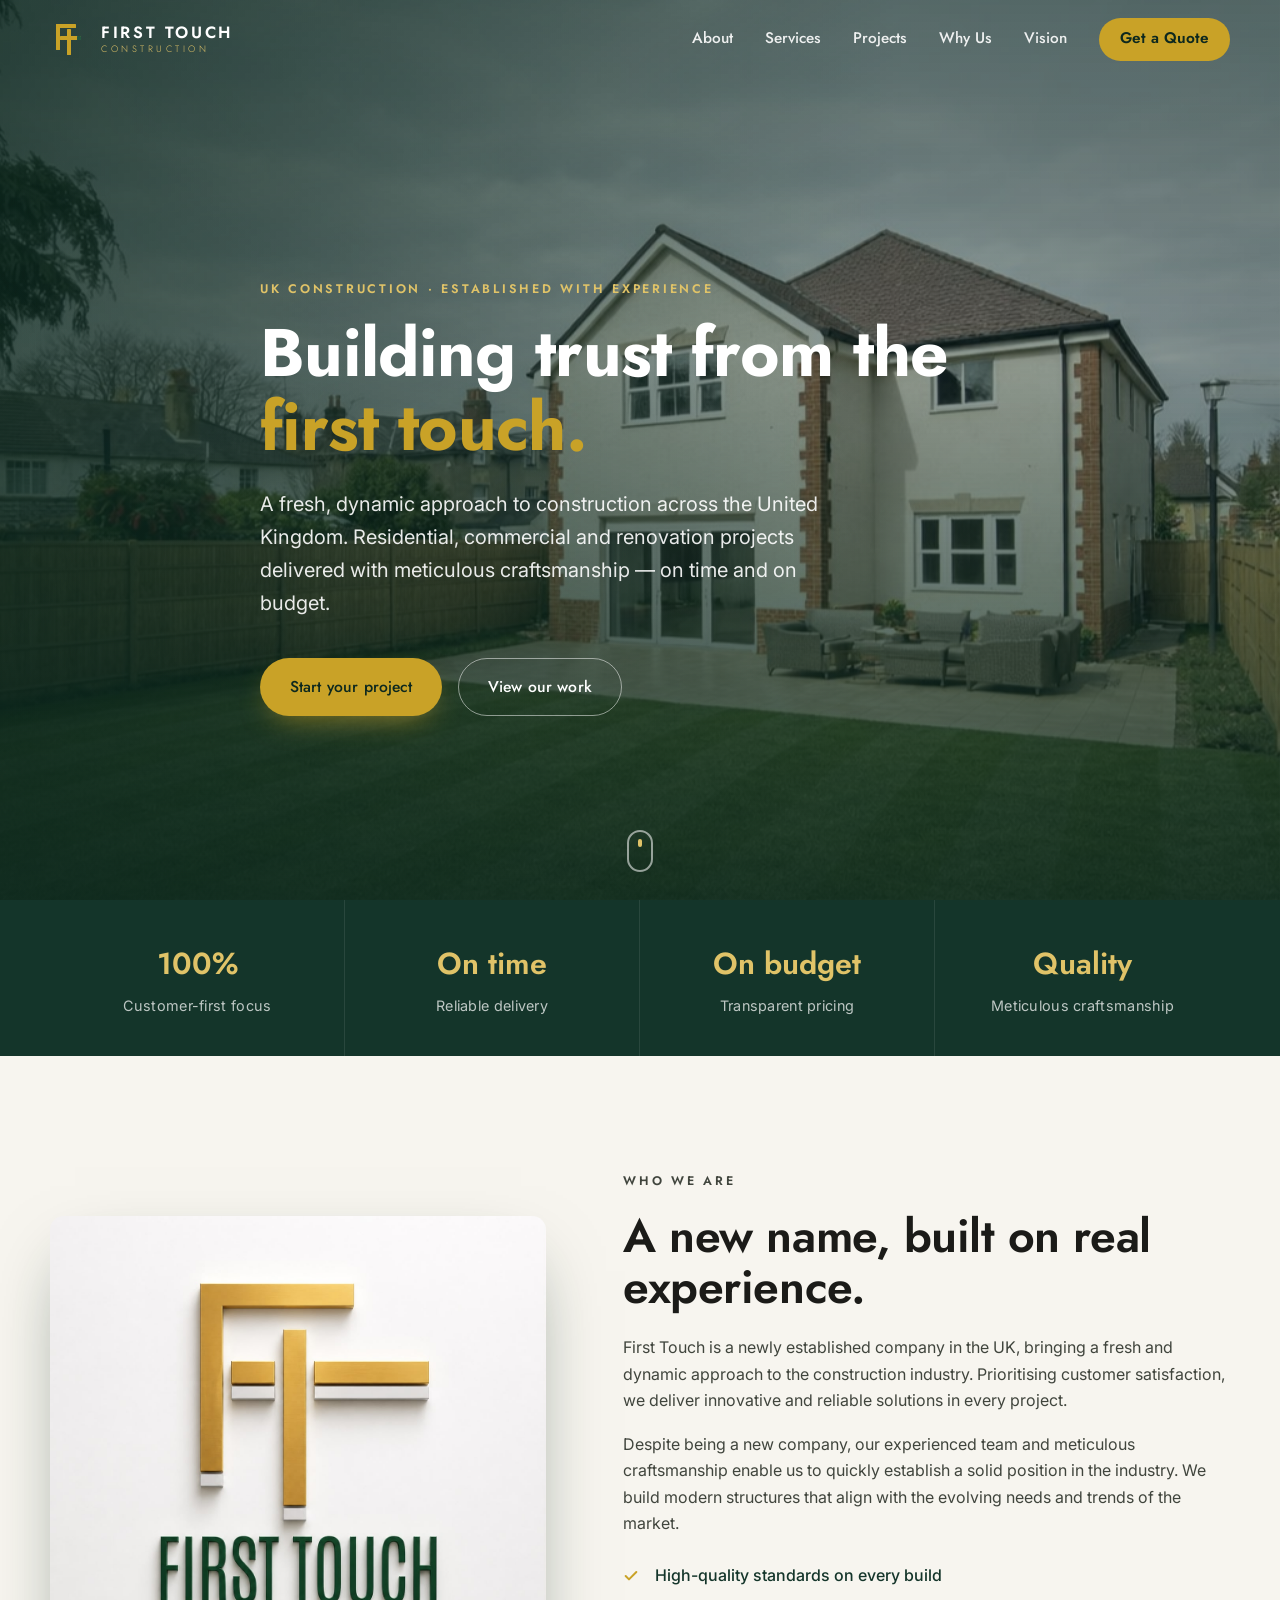
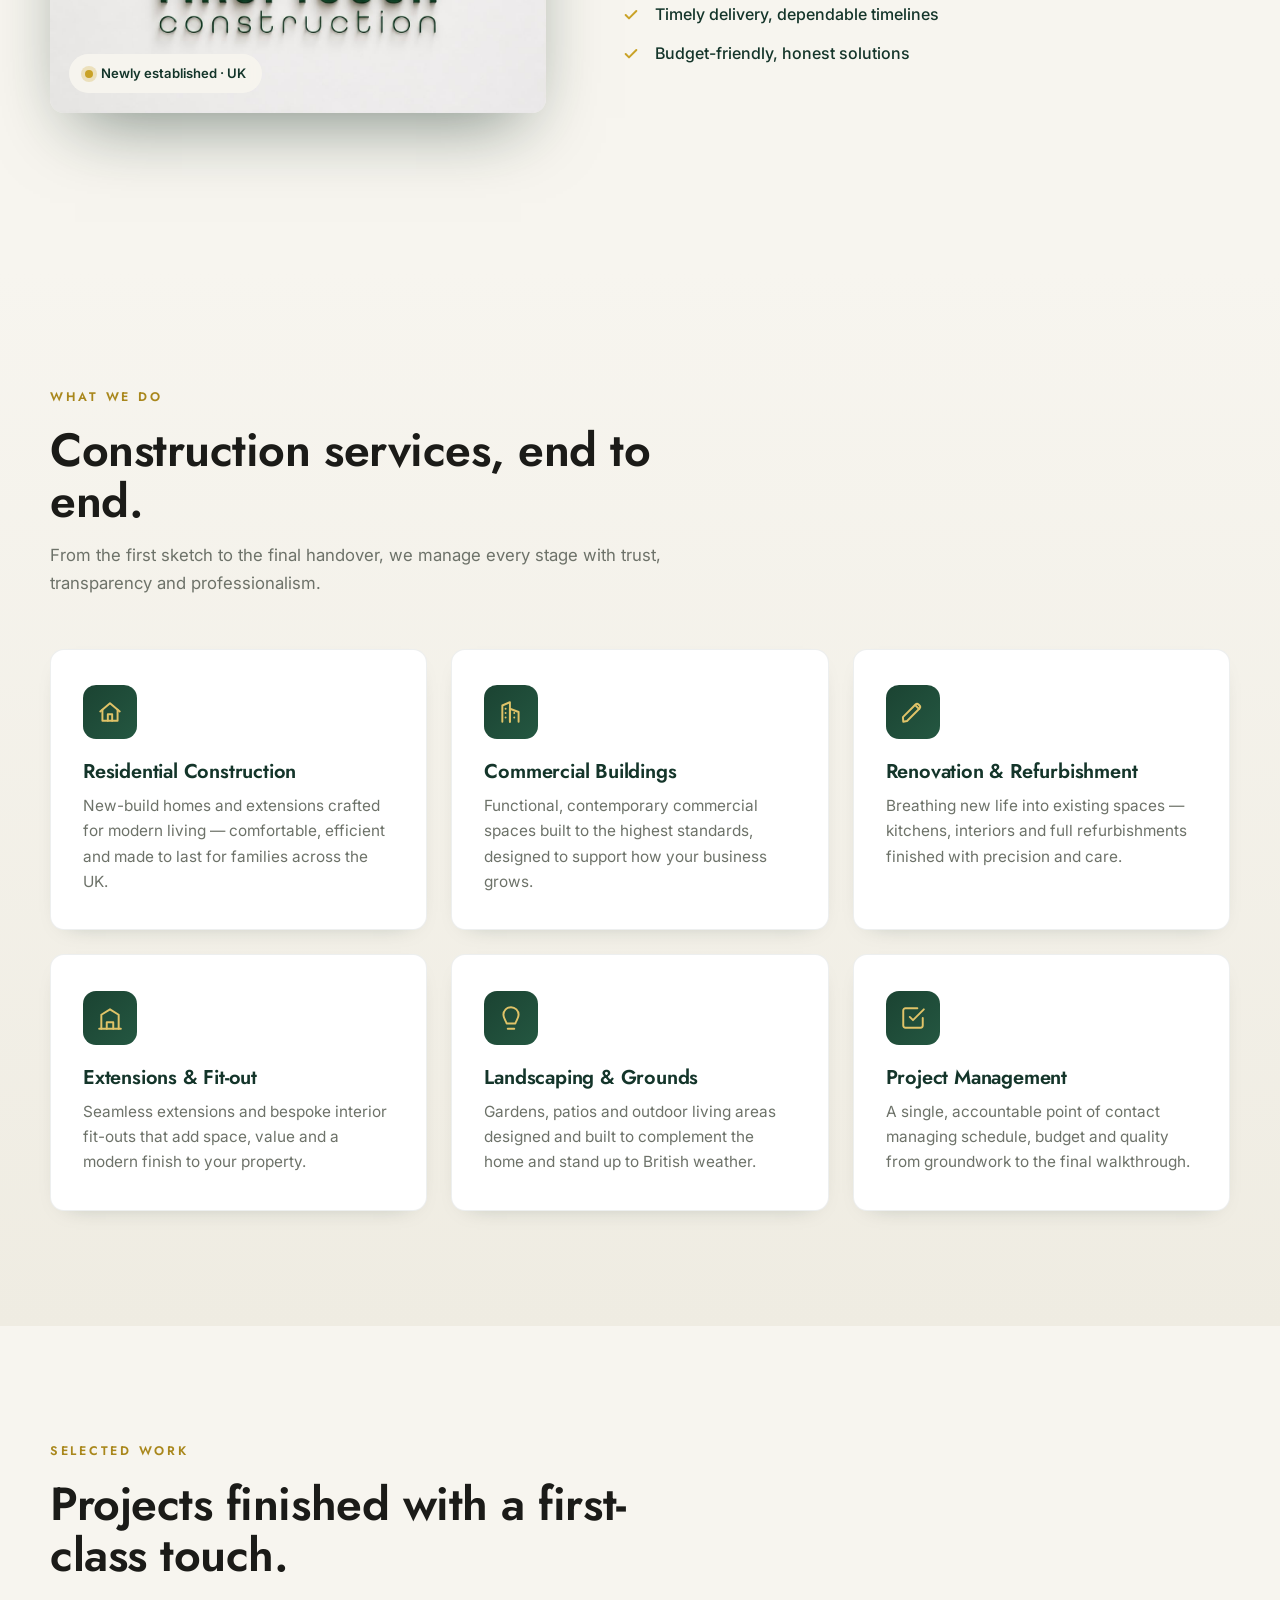
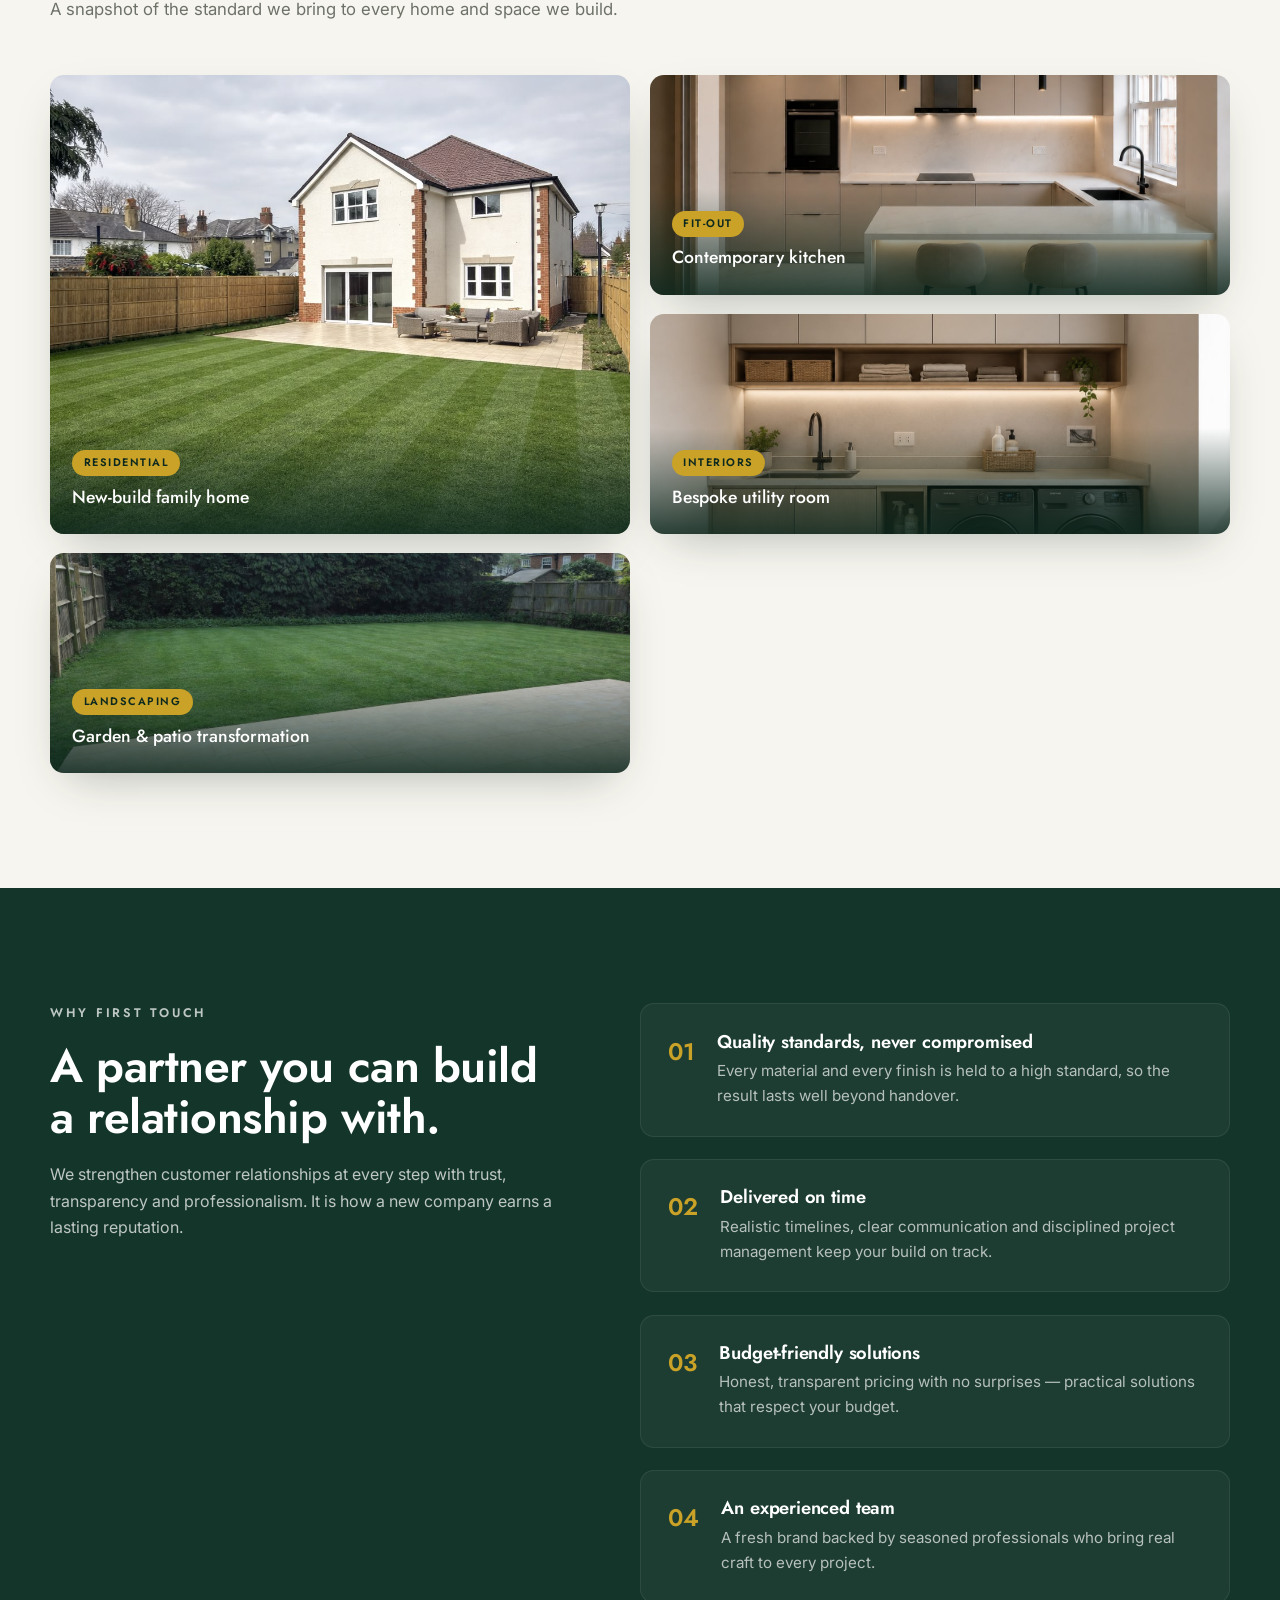
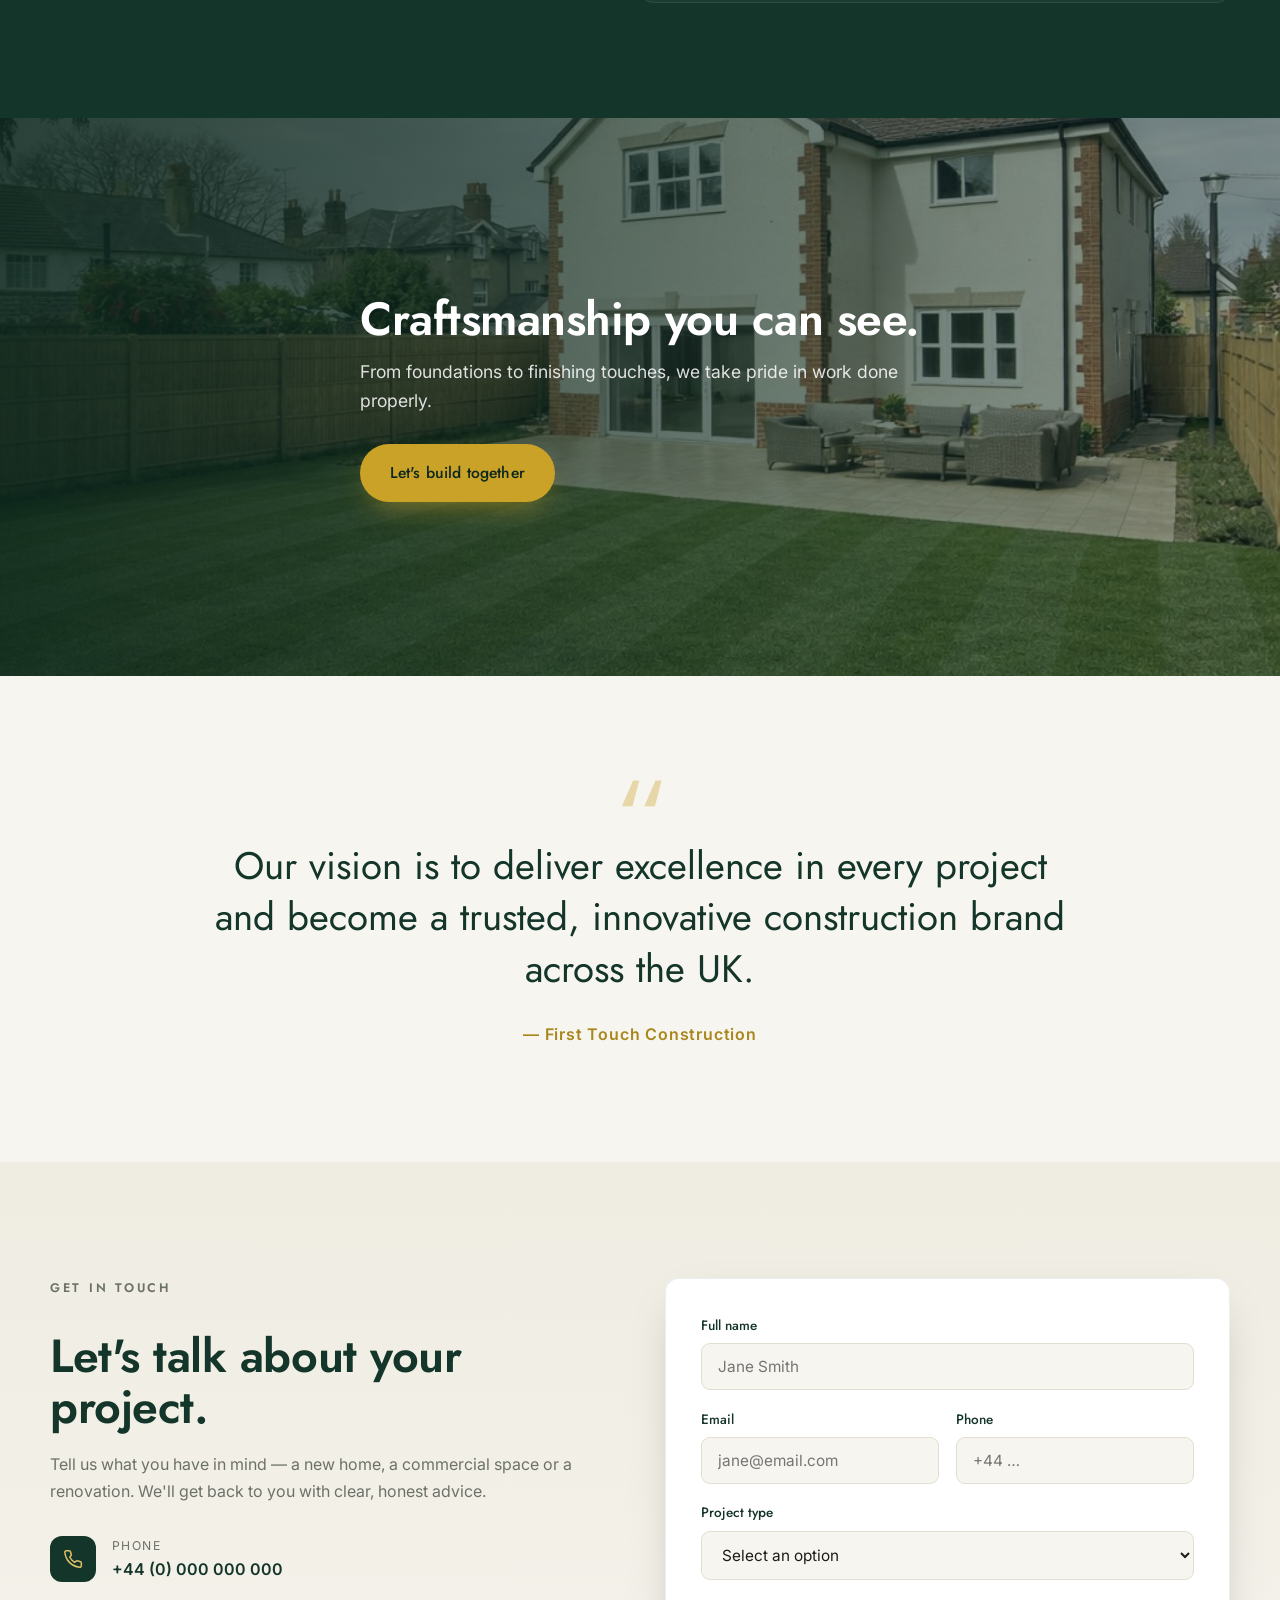
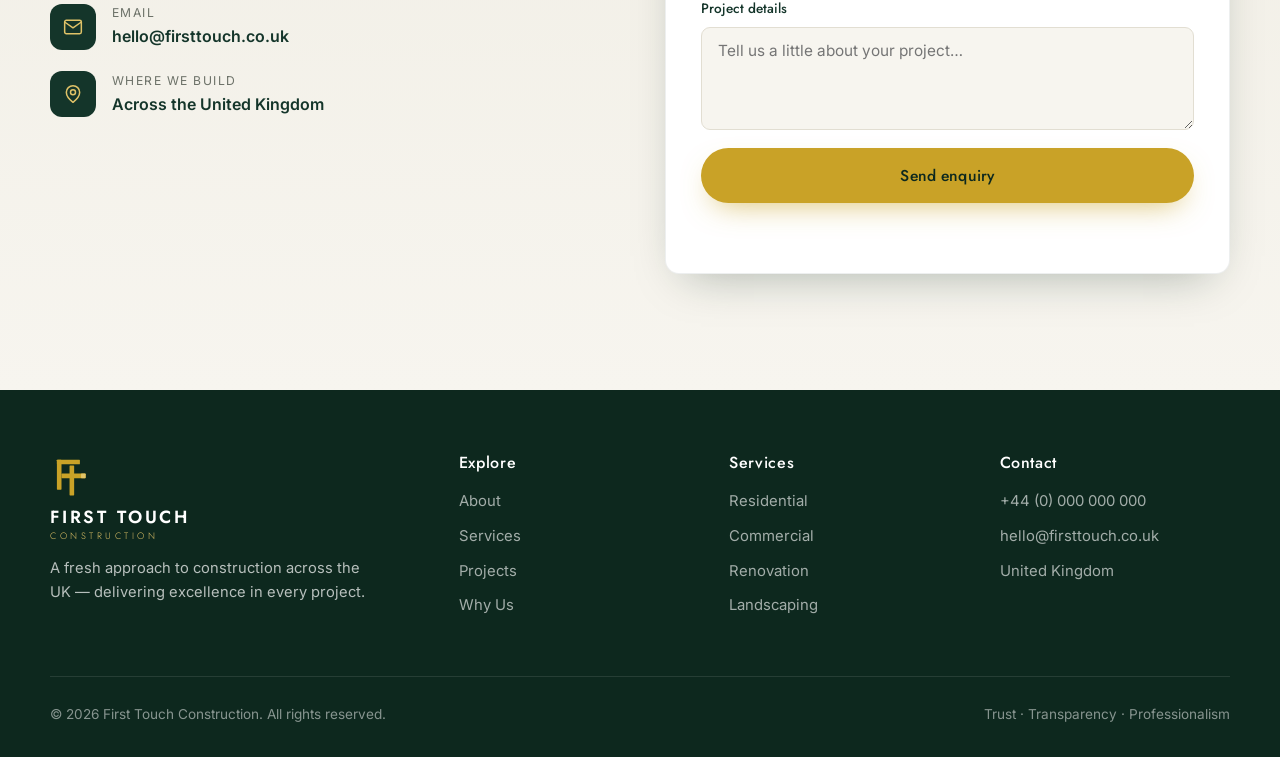
==== index.html @ 1101b36a "feat: First Touch Construction marketing website Static site (HTML/CSS/vanilla JS) for a UK construc" ====
<!DOCTYPE html>
<html lang="en">
<head>
  <meta charset="UTF-8" />
  <meta name="viewport" content="width=device-width, initial-scale=1.0" />
  <title>First Touch Construction — Building Trust from the First Touch | UK</title>
  <meta name="description" content="First Touch Construction is a fresh, dynamic UK construction company delivering high-quality residential, commercial and renovation projects — on time, on budget, with craftsmanship you can trust." />
  <meta name="theme-color" content="#14352a" />

  <!-- Open Graph -->
  <meta property="og:title" content="First Touch Construction — UK" />
  <meta property="og:description" content="A fresh approach to construction. Quality craftsmanship, on time and on budget." />
  <meta property="og:type" content="website" />
  <meta property="og:image" content="assets/project-exterior.jpeg" />

  <link rel="icon" href="assets/logo-white.jpeg" />
  <link rel="preconnect" href="https://fonts.googleapis.com" />
  <link rel="preconnect" href="https://fonts.gstatic.com" crossorigin />
  <link href="https://fonts.googleapis.com/css2?family=Jost:wght@300;400;500;600;700&family=Inter:wght@400;500;600&display=swap" rel="stylesheet" />
  <link rel="stylesheet" href="css/styles.css" />
</head>
<body>

  <!-- ===================== HEADER ===================== -->
  <header class="site-header" id="header">
    <div class="container header-inner">
      <a href="#home" class="brand" aria-label="First Touch Construction home">
        <span class="brand-mark" aria-hidden="true">
          <svg viewBox="0 0 80 80" role="img">
            <rect x="12" y="10" width="8" height="52" rx="1"/>
            <rect x="12" y="10" width="40" height="8" rx="1"/>
            <rect x="34" y="20" width="8" height="52" rx="1"/>
            <rect x="20" y="34" width="42" height="8" rx="1"/>
            <rect class="accent" x="54" y="34" width="8" height="8" rx="1"/>
          </svg>
        </span>
        <span class="brand-text">
          <span class="brand-name">FIRST TOUCH</span>
          <span class="brand-sub">CONSTRUCTION</span>
        </span>
      </a>

      <nav class="nav" id="nav" aria-label="Primary">
        <a href="#about">About</a>
        <a href="#services">Services</a>
        <a href="#projects">Projects</a>
        <a href="#why">Why Us</a>
        <a href="#vision">Vision</a>
        <a href="#contact" class="nav-cta">Get a Quote</a>
      </nav>

      <button class="nav-toggle" id="navToggle" aria-label="Open menu" aria-expanded="false">
        <span></span><span></span><span></span>
      </button>
    </div>
  </header>

  <!-- ===================== HERO ===================== -->
  <section class="hero" id="home">
    <div class="hero-media" aria-hidden="true"></div>
    <div class="hero-overlay" aria-hidden="true"></div>
    <div class="container hero-content">
      <p class="eyebrow reveal">UK Construction · Established with experience</p>
      <h1 class="reveal">Building trust from the <span class="accent-text">first touch.</span></h1>
      <p class="hero-lead reveal">A fresh, dynamic approach to construction across the United Kingdom. Residential, commercial and renovation projects delivered with meticulous craftsmanship — on time and on budget.</p>
      <div class="hero-actions reveal">
        <a href="#contact" class="btn btn-gold">Start your project</a>
        <a href="#projects" class="btn btn-ghost">View our work</a>
      </div>
    </div>
    <a href="#trust" class="hero-scroll" aria-label="Scroll down">
      <span></span>
    </a>
  </section>

  <!-- ===================== TRUST BAR ===================== -->
  <section class="trust" id="trust">
    <div class="container trust-grid">
      <div class="trust-item reveal">
        <span class="trust-value">100%</span>
        <span class="trust-label">Customer-first focus</span>
      </div>
      <div class="trust-item reveal">
        <span class="trust-value">On time</span>
        <span class="trust-label">Reliable delivery</span>
      </div>
      <div class="trust-item reveal">
        <span class="trust-value">On budget</span>
        <span class="trust-label">Transparent pricing</span>
      </div>
      <div class="trust-item reveal">
        <span class="trust-value">Quality</span>
        <span class="trust-label">Meticulous craftsmanship</span>
      </div>
    </div>
  </section>

  <!-- ===================== ABOUT ===================== -->
  <section class="section about" id="about">
    <div class="container about-grid">
      <div class="about-media reveal">
        <img src="assets/logo-white.jpeg" alt="First Touch Construction logo" loading="lazy" />
        <div class="about-badge">
          <span class="dot"></span> Newly established · UK
        </div>
      </div>
      <div class="about-text">
        <p class="eyebrow reveal">Who we are</p>
        <h2 class="reveal">A new name, built on real experience.</h2>
        <p class="reveal">First Touch is a newly established company in the UK, bringing a fresh and dynamic approach to the construction industry. Prioritising customer satisfaction, we deliver innovative and reliable solutions in every project.</p>
        <p class="reveal">Despite being a new company, our experienced team and meticulous craftsmanship enable us to quickly establish a solid position in the industry. We build modern structures that align with the evolving needs and trends of the market.</p>
        <ul class="about-list reveal">
          <li>High-quality standards on every build</li>
          <li>Timely delivery, dependable timelines</li>
          <li>Budget-friendly, honest solutions</li>
        </ul>
        <a href="#services" class="btn btn-dark reveal">Explore our services</a>
      </div>
    </div>
  </section>

  <!-- ===================== SERVICES ===================== -->
  <section class="section services" id="services">
    <div class="container">
      <div class="section-head">
        <p class="eyebrow reveal">What we do</p>
        <h2 class="reveal">Construction services, end to end.</h2>
        <p class="section-sub reveal">From the first sketch to the final handover, we manage every stage with trust, transparency and professionalism.</p>
      </div>

      <div class="cards">
        <article class="card reveal">
          <div class="card-icon" aria-hidden="true">
            <svg viewBox="0 0 24 24"><path d="M3 11.5 12 4l9 7.5"/><path d="M5 10v10h14V10"/><path d="M10 20v-6h4v6"/></svg>
          </div>
          <h3>Residential Construction</h3>
          <p>New-build homes and extensions crafted for modern living — comfortable, efficient and made to last for families across the UK.</p>
        </article>

        <article class="card reveal">
          <div class="card-icon" aria-hidden="true">
            <svg viewBox="0 0 24 24"><path d="M4 21V6l7-3v18"/><path d="M11 21V9l8 3v9"/><path d="M7 9h.01M7 13h.01M7 17h.01M15 13h.01M15 17h.01"/></svg>
          </div>
          <h3>Commercial Buildings</h3>
          <p>Functional, contemporary commercial spaces built to the highest standards, designed to support how your business grows.</p>
        </article>

        <article class="card reveal">
          <div class="card-icon" aria-hidden="true">
            <svg viewBox="0 0 24 24"><path d="m14.7 6.3 3 3"/><path d="M3 21l3.5-.7L18 8.8a2 2 0 0 0 0-2.8l-.9-.9a2 2 0 0 0-2.8 0L2.7 16.7 3 21Z"/></svg>
          </div>
          <h3>Renovation &amp; Refurbishment</h3>
          <p>Breathing new life into existing spaces — kitchens, interiors and full refurbishments finished with precision and care.</p>
        </article>

        <article class="card reveal">
          <div class="card-icon" aria-hidden="true">
            <svg viewBox="0 0 24 24"><path d="M2 22h20"/><path d="M4 22V9l8-5 8 5v13"/><path d="M9 22v-6h6v6"/></svg>
          </div>
          <h3>Extensions &amp; Fit-out</h3>
          <p>Seamless extensions and bespoke interior fit-outs that add space, value and a modern finish to your property.</p>
        </article>

        <article class="card reveal">
          <div class="card-icon" aria-hidden="true">
            <svg viewBox="0 0 24 24"><path d="M12 2a7 7 0 0 0-7 7c0 3 2 5 3 8h8c1-3 3-5 3-8a7 7 0 0 0-7-7Z"/><path d="M9 22h6"/></svg>
          </div>
          <h3>Landscaping &amp; Grounds</h3>
          <p>Gardens, patios and outdoor living areas designed and built to complement the home and stand up to British weather.</p>
        </article>

        <article class="card reveal">
          <div class="card-icon" aria-hidden="true">
            <svg viewBox="0 0 24 24"><path d="M9 11l3 3L22 4"/><path d="M21 12v7a2 2 0 0 1-2 2H5a2 2 0 0 1-2-2V5a2 2 0 0 1 2-2h11"/></svg>
          </div>
          <h3>Project Management</h3>
          <p>A single, accountable point of contact managing schedule, budget and quality from groundwork to the final walkthrough.</p>
        </article>
      </div>
    </div>
  </section>

  <!-- ===================== PROJECTS ===================== -->
  <section class="section projects" id="projects">
    <div class="container">
      <div class="section-head">
        <p class="eyebrow reveal">Selected work</p>
        <h2 class="reveal">Projects finished with a first-class touch.</h2>
        <p class="section-sub reveal">A snapshot of the standard we bring to every home and space we build.</p>
      </div>

      <div class="gallery">
        <figure class="gallery-item gallery-lg reveal">
          <img src="assets/project-exterior.jpeg" alt="Newly built detached family home with landscaped garden in the UK" loading="lazy" />
          <figcaption>
            <span class="tag">Residential</span>
            <span class="cap-title">New-build family home</span>
          </figcaption>
        </figure>

        <figure class="gallery-item reveal">
          <img src="assets/project-kitchen.jpeg" alt="Modern fitted kitchen with island and pendant lighting" loading="lazy" />
          <figcaption>
            <span class="tag">Fit-out</span>
            <span class="cap-title">Contemporary kitchen</span>
          </figcaption>
        </figure>

        <figure class="gallery-item reveal">
          <img src="assets/project-laundry.jpeg" alt="Bespoke utility and laundry room with fitted cabinetry" loading="lazy" />
          <figcaption>
            <span class="tag">Interiors</span>
            <span class="cap-title">Bespoke utility room</span>
          </figcaption>
        </figure>

        <figure class="gallery-item gallery-wide reveal">
          <img src="assets/project-garden.jpeg" alt="Landscaped rear garden with patio and level lawn" loading="lazy" />
          <figcaption>
            <span class="tag">Landscaping</span>
            <span class="cap-title">Garden &amp; patio transformation</span>
          </figcaption>
        </figure>
      </div>
    </div>
  </section>

  <!-- ===================== WHY US ===================== -->
  <section class="section why" id="why">
    <div class="container why-grid">
      <div class="why-intro">
        <p class="eyebrow reveal">Why First Touch</p>
        <h2 class="reveal">A partner you can build a relationship with.</h2>
        <p class="reveal">We strengthen customer relationships at every step with trust, transparency and professionalism. It is how a new company earns a lasting reputation.</p>
      </div>
      <div class="why-list">
        <div class="why-item reveal">
          <span class="why-num">01</span>
          <div>
            <h3>Quality standards, never compromised</h3>
            <p>Every material and every finish is held to a high standard, so the result lasts well beyond handover.</p>
          </div>
        </div>
        <div class="why-item reveal">
          <span class="why-num">02</span>
          <div>
            <h3>Delivered on time</h3>
            <p>Realistic timelines, clear communication and disciplined project management keep your build on track.</p>
          </div>
        </div>
        <div class="why-item reveal">
          <span class="why-num">03</span>
          <div>
            <h3>Budget-friendly solutions</h3>
            <p>Honest, transparent pricing with no surprises — practical solutions that respect your budget.</p>
          </div>
        </div>
        <div class="why-item reveal">
          <span class="why-num">04</span>
          <div>
            <h3>An experienced team</h3>
            <p>A fresh brand backed by seasoned professionals who bring real craft to every project.</p>
          </div>
        </div>
      </div>
    </div>
  </section>

  <!-- ===================== SHOWCASE VIDEO ===================== -->
  <section class="showcase" aria-label="Project in motion">
    <video class="showcase-video" autoplay muted loop playsinline poster="assets/project-exterior.jpeg">
      <source src="assets/showcase.mp4" type="video/mp4" />
    </video>
    <div class="showcase-overlay"></div>
    <div class="container showcase-content">
      <h2 class="reveal">Craftsmanship you can see.</h2>
      <p class="reveal">From foundations to finishing touches, we take pride in work done properly.</p>
      <a href="#contact" class="btn btn-gold reveal">Let's build together</a>
    </div>
  </section>

  <!-- ===================== VISION ===================== -->
  <section class="section vision" id="vision">
    <div class="container vision-inner">
      <span class="quote-mark" aria-hidden="true">“</span>
      <p class="vision-text reveal">Our vision is to deliver excellence in every project and become a trusted, innovative construction brand across the UK.</p>
      <p class="vision-by reveal">— First Touch Construction</p>
    </div>
  </section>

  <!-- ===================== CONTACT ===================== -->
  <section class="section contact" id="contact">
    <div class="container contact-grid">
      <div class="contact-info">
        <p class="eyebrow reveal">Get in touch</p>
        <h2 class="reveal">Let's talk about your project.</h2>
        <p class="reveal">Tell us what you have in mind — a new home, a commercial space or a renovation. We'll get back to you with clear, honest advice.</p>

        <ul class="contact-list reveal">
          <li>
            <span class="ci" aria-hidden="true">
              <svg viewBox="0 0 24 24"><path d="M22 16.9v3a2 2 0 0 1-2.2 2 19.8 19.8 0 0 1-8.6-3 19.5 19.5 0 0 1-6-6 19.8 19.8 0 0 1-3-8.7A2 2 0 0 1 4.1 2h3a2 2 0 0 1 2 1.7c.1.9.4 1.8.7 2.7a2 2 0 0 1-.5 2.1L8.1 9.9a16 16 0 0 0 6 6l1.4-1.2a2 2 0 0 1 2.1-.5c.9.3 1.8.6 2.7.7a2 2 0 0 1 1.7 2Z"/></svg>
            </span>
            <div><span class="ci-label">Phone</span><a href="tel:+440000000000">+44 (0) 000 000 000</a></div>
          </li>
          <li>
            <span class="ci" aria-hidden="true">
              <svg viewBox="0 0 24 24"><rect x="2" y="4" width="20" height="16" rx="2"/><path d="m2 6 10 7L22 6"/></svg>
            </span>
            <div><span class="ci-label">Email</span><a href="mailto:hello@firsttouch.co.uk">hello@firsttouch.co.uk</a></div>
          </li>
          <li>
            <span class="ci" aria-hidden="true">
              <svg viewBox="0 0 24 24"><path d="M20 10c0 6-8 12-8 12s-8-6-8-12a8 8 0 0 1 16 0Z"/><circle cx="12" cy="10" r="3"/></svg>
            </span>
            <div><span class="ci-label">Where we build</span><span>Across the United Kingdom</span></div>
          </li>
        </ul>
      </div>

      <form class="contact-form reveal" id="contactForm" novalidate>
        <div class="field">
          <label for="name">Full name</label>
          <input type="text" id="name" name="name" placeholder="Jane Smith" required />
        </div>
        <div class="field-row">
          <div class="field">
            <label for="email">Email</label>
            <input type="email" id="email" name="email" placeholder="jane@email.com" required />
          </div>
          <div class="field">
            <label for="phone">Phone</label>
            <input type="tel" id="phone" name="phone" placeholder="+44 …" />
          </div>
        </div>
        <div class="field">
          <label for="type">Project type</label>
          <select id="type" name="type">
            <option value="">Select an option</option>
            <option>Residential / new build</option>
            <option>Commercial building</option>
            <option>Renovation / refurbishment</option>
            <option>Extension / fit-out</option>
            <option>Landscaping</option>
            <option>Other</option>
          </select>
        </div>
        <div class="field">
          <label for="message">Project details</label>
          <textarea id="message" name="message" rows="4" placeholder="Tell us a little about your project…"></textarea>
        </div>
        <button type="submit" class="btn btn-gold btn-block">Send enquiry</button>
        <p class="form-note" id="formNote" role="status"></p>
      </form>
    </div>
  </section>

  <!-- ===================== FOOTER ===================== -->
  <footer class="site-footer">
    <div class="container footer-grid">
      <div class="footer-brand">
        <span class="brand-mark footer-mark" aria-hidden="true">
          <svg viewBox="0 0 80 80" role="img">
            <rect x="12" y="10" width="8" height="52" rx="1"/>
            <rect x="12" y="10" width="40" height="8" rx="1"/>
            <rect x="34" y="20" width="8" height="52" rx="1"/>
            <rect x="20" y="34" width="42" height="8" rx="1"/>
            <rect class="accent" x="54" y="34" width="8" height="8" rx="1"/>
          </svg>
        </span>
        <div>
          <span class="brand-name">FIRST TOUCH</span>
          <span class="brand-sub">CONSTRUCTION</span>
        </div>
        <p class="footer-tag">A fresh approach to construction across the UK — delivering excellence in every project.</p>
      </div>

      <div class="footer-col">
        <h4>Explore</h4>
        <a href="#about">About</a>
        <a href="#services">Services</a>
        <a href="#projects">Projects</a>
        <a href="#why">Why Us</a>
      </div>

      <div class="footer-col">
        <h4>Services</h4>
        <a href="#services">Residential</a>
        <a href="#services">Commercial</a>
        <a href="#services">Renovation</a>
        <a href="#services">Landscaping</a>
      </div>

      <div class="footer-col">
        <h4>Contact</h4>
        <a href="tel:+440000000000">+44 (0) 000 000 000</a>
        <a href="mailto:hello@firsttouch.co.uk">hello@firsttouch.co.uk</a>
        <span>United Kingdom</span>
      </div>
    </div>
    <div class="container footer-bottom">
      <span>© <span id="year"></span> First Touch Construction. All rights reserved.</span>
      <span>Trust · Transparency · Professionalism</span>
    </div>
  </footer>

  <script src="js/main.js"></script>
</body>
</html>
---- css/styles.css ----
/* ===================== TOKENS & RESET ===================== */
:root {
  --green-900: #0d281e;
  --green-800: #14352a;
  --green-700: #1b4332;
  --green-600: #245741;
  --green-500: #2f6b50;
  --gold: #c9a227;
  --gold-light: #e0c368;
  --gold-dark: #a9871c;
  --cream: #f7f5ef;
  --cream-2: #efece2;
  --ink: #1b1b18;
  --muted: #6d7269;
  --white: #ffffff;
  --radius: 14px;
  --radius-sm: 9px;
  --shadow: 0 18px 45px -20px rgba(13, 40, 30, .35);
  --shadow-lg: 0 30px 70px -25px rgba(13, 40, 30, .55);
  --maxw: 1180px;
  --ease: cubic-bezier(.22, 1, .36, 1);
  --font-head: 'Jost', system-ui, sans-serif;
  --font-body: 'Inter', system-ui, sans-serif;
}

*, *::before, *::after { box-sizing: border-box; margin: 0; padding: 0; }

html { scroll-behavior: smooth; scroll-padding-top: 90px; }

body {
  font-family: var(--font-body);
  color: var(--ink);
  background: var(--cream);
  line-height: 1.65;
  -webkit-font-smoothing: antialiased;
  overflow-x: hidden;
}

img { display: block; max-width: 100%; }
a { color: inherit; text-decoration: none; }

h1, h2, h3, h4 { font-family: var(--font-head); font-weight: 600; line-height: 1.1; letter-spacing: -.01em; }
h1 { font-size: clamp(2.4rem, 6vw, 4.2rem); font-weight: 700; }
h2 { font-size: clamp(1.9rem, 4vw, 2.9rem); }
h3 { font-size: 1.25rem; }

.container { width: min(100% - 2.5rem, var(--maxw)); margin-inline: auto; }

.section { padding: clamp(4rem, 9vw, 7.5rem) 0; }

.eyebrow {
  font-family: var(--font-head);
  text-transform: uppercase;
  letter-spacing: .22em;
  font-size: .78rem;
  font-weight: 600;
  color: var(--gold-dark);
  margin-bottom: 1rem;
}
.accent-text { color: var(--gold); }

.section-head { max-width: 640px; margin-bottom: 3.2rem; }
.section-sub { color: var(--muted); font-size: 1.05rem; margin-top: 1rem; }

/* ===================== BUTTONS ===================== */
.btn {
  display: inline-flex; align-items: center; justify-content: center;
  gap: .5rem;
  font-family: var(--font-head);
  font-weight: 500;
  font-size: .98rem;
  letter-spacing: .01em;
  padding: .95rem 1.8rem;
  border-radius: 100px;
  border: 1.5px solid transparent;
  cursor: pointer;
  transition: transform .35s var(--ease), background .35s var(--ease), color .35s var(--ease), box-shadow .35s var(--ease);
  will-change: transform;
}
.btn:hover { transform: translateY(-2px); }
.btn-gold { background: var(--gold); color: var(--green-900); box-shadow: 0 12px 30px -12px rgba(201,162,39,.7); }
.btn-gold:hover { background: var(--gold-light); }
.btn-ghost { background: transparent; color: var(--white); border-color: rgba(255,255,255,.5); }
.btn-ghost:hover { background: rgba(255,255,255,.12); border-color: #fff; }
.btn-dark { background: var(--green-800); color: var(--cream); }
.btn-dark:hover { background: var(--green-700); }
.btn-block { width: 100%; }

/* ===================== HEADER ===================== */
.site-header {
  position: fixed; inset: 0 0 auto 0; z-index: 100;
  padding: 1.1rem 0;
  transition: background .4s var(--ease), padding .4s var(--ease), box-shadow .4s var(--ease);
}
.site-header.scrolled {
  background: rgba(247,245,239,.92);
  backdrop-filter: blur(12px);
  padding: .65rem 0;
  box-shadow: 0 1px 0 rgba(13,40,30,.08), 0 10px 30px -18px rgba(13,40,30,.4);
}
.header-inner { display: flex; align-items: center; justify-content: space-between; }

.brand { display: flex; align-items: center; gap: .7rem; }
.brand-mark { width: 40px; height: 40px; flex: none; display: grid; place-items: center; }
.brand-mark svg { width: 100%; height: 100%; fill: var(--gold); }
.brand-mark svg .accent { fill: var(--green-600); }
.brand-text { display: flex; flex-direction: column; line-height: 1; }
.brand-name { font-family: var(--font-head); font-weight: 600; letter-spacing: .16em; font-size: 1.02rem; color: var(--white); }
.brand-sub { font-family: var(--font-head); font-weight: 300; letter-spacing: .38em; font-size: .58rem; color: var(--gold-light); margin-top: 3px; }

.site-header.scrolled .brand-name { color: var(--green-800); }
.site-header.scrolled .brand-sub { color: var(--gold-dark); }

.nav { display: flex; align-items: center; gap: 2rem; }
.nav a {
  font-family: var(--font-head); font-weight: 500; font-size: .96rem;
  color: rgba(255,255,255,.9); position: relative; transition: color .3s;
}
.nav a::after {
  content: ''; position: absolute; left: 0; bottom: -6px; height: 2px; width: 0;
  background: var(--gold); transition: width .3s var(--ease);
}
.nav a:hover::after { width: 100%; }
.site-header.scrolled .nav a { color: var(--green-800); }
.nav .nav-cta {
  background: var(--gold); color: var(--green-900); padding: .55rem 1.3rem; border-radius: 100px;
  font-weight: 600;
}
.nav .nav-cta::after { display: none; }
.nav .nav-cta:hover { background: var(--gold-light); }

.nav-toggle { display: none; flex-direction: column; gap: 5px; background: none; border: 0; cursor: pointer; padding: 8px; }
.nav-toggle span { width: 26px; height: 2px; background: var(--white); transition: .3s var(--ease); border-radius: 2px; }
.site-header.scrolled .nav-toggle span { background: var(--green-800); }

/* ===================== HERO ===================== */
.hero {
  position: relative; min-height: 100svh; display: flex; align-items: center;
  color: var(--white); overflow: hidden;
}
.hero-media {
  position: absolute; inset: 0;
  background: url('../assets/project-exterior.jpeg') center 35% / cover no-repeat;
  transform: scale(1.08); animation: heroZoom 16s var(--ease) forwards;
}
@keyframes heroZoom { to { transform: scale(1); } }
.hero-overlay {
  position: absolute; inset: 0;
  background:
    linear-gradient(180deg, rgba(13,40,30,.55) 0%, rgba(13,40,30,.35) 40%, rgba(13,40,30,.85) 100%),
    linear-gradient(90deg, rgba(13,40,30,.7) 0%, rgba(13,40,30,.15) 70%);
}
.hero-content { position: relative; padding-top: 6rem; max-width: 760px; }
.hero .eyebrow { color: var(--gold-light); }
.hero-lead { font-size: clamp(1.05rem, 2vw, 1.25rem); color: rgba(255,255,255,.9); margin: 1.5rem 0 2.4rem; max-width: 600px; }
.hero-actions { display: flex; gap: 1rem; flex-wrap: wrap; }

.hero-scroll {
  position: absolute; left: 50%; bottom: 28px; transform: translateX(-50%);
  width: 26px; height: 42px; border: 2px solid rgba(255,255,255,.55); border-radius: 20px;
  display: grid; justify-items: center; padding-top: 7px; z-index: 2;
}
.hero-scroll span { width: 4px; height: 8px; background: var(--gold-light); border-radius: 2px; animation: scrollDot 1.6s infinite; }
@keyframes scrollDot { 0%{opacity:0;transform:translateY(-4px)} 40%{opacity:1} 100%{opacity:0;transform:translateY(10px)} }

/* ===================== TRUST BAR ===================== */
.trust { background: var(--green-800); color: var(--cream); }
.trust-grid { display: grid; grid-template-columns: repeat(4, 1fr); }
.trust-item {
  padding: 2.4rem 1.5rem; text-align: center;
  display: flex; flex-direction: column; gap: .35rem;
  border-right: 1px solid rgba(255,255,255,.09);
}
.trust-item:last-child { border-right: 0; }
.trust-value { font-family: var(--font-head); font-size: 1.9rem; font-weight: 600; color: var(--gold-light); }
.trust-label { font-size: .9rem; color: rgba(255,255,255,.72); letter-spacing: .02em; }

/* ===================== ABOUT ===================== */
.about-grid { display: grid; grid-template-columns: .9fr 1.1fr; gap: clamp(2.5rem, 6vw, 5rem); align-items: center; }
.about-media { position: relative; border-radius: var(--radius); overflow: hidden; box-shadow: var(--shadow-lg); }
.about-media img { width: 100%; aspect-ratio: 1/1; object-fit: cover; }
.about-badge {
  position: absolute; left: 1.2rem; bottom: 1.2rem;
  background: rgba(247,245,239,.95); backdrop-filter: blur(6px);
  padding: .55rem 1rem; border-radius: 100px; font-size: .82rem; font-weight: 600;
  display: flex; align-items: center; gap: .5rem; color: var(--green-800);
}
.about-badge .dot { width: 8px; height: 8px; border-radius: 50%; background: var(--gold); box-shadow: 0 0 0 4px rgba(201,162,39,.25); }
.about-text p { color: #40453d; margin-bottom: 1.1rem; }
.about-text h2 { margin-bottom: 1.4rem; }
.about-list { list-style: none; margin: 1.6rem 0 2rem; display: grid; gap: .8rem; }
.about-list li { position: relative; padding-left: 2rem; font-weight: 500; color: var(--green-800); }
.about-list li::before {
  content: ''; position: absolute; left: 0; top: .35em; width: 16px; height: 16px;
  background: var(--gold); mask: url("data:image/svg+xml,%3Csvg xmlns='http://www.w3.org/2000/svg' viewBox='0 0 24 24'%3E%3Cpath d='M20 6 9 17l-5-5' fill='none' stroke='black' stroke-width='3' stroke-linecap='round' stroke-linejoin='round'/%3E%3C/svg%3E") center/contain no-repeat;
}

/* ===================== SERVICES ===================== */
.services { background: linear-gradient(180deg, var(--cream) 0%, var(--cream-2) 100%); }
.cards { display: grid; grid-template-columns: repeat(3, 1fr); gap: 1.5rem; }
.card {
  background: var(--white); border-radius: var(--radius); padding: 2.2rem 2rem;
  border: 1px solid rgba(13,40,30,.07); box-shadow: 0 8px 24px -18px rgba(13,40,30,.4);
  transition: transform .4s var(--ease), box-shadow .4s var(--ease), border-color .4s;
}
.card:hover { transform: translateY(-6px); box-shadow: var(--shadow); border-color: rgba(201,162,39,.4); }
.card-icon {
  width: 54px; height: 54px; border-radius: 13px; display: grid; place-items: center;
  background: linear-gradient(135deg, var(--green-700), var(--green-600)); margin-bottom: 1.4rem;
}
.card-icon svg { width: 26px; height: 26px; fill: none; stroke: var(--gold-light); stroke-width: 1.8; stroke-linecap: round; stroke-linejoin: round; }
.card h3 { margin-bottom: .6rem; color: var(--green-800); }
.card p { color: var(--muted); font-size: .96rem; }

/* ===================== PROJECTS ===================== */
.gallery {
  display: grid; grid-template-columns: repeat(4, 1fr);
  grid-auto-rows: 220px; gap: 1.2rem;
}
.gallery-item {
  position: relative; border-radius: var(--radius); overflow: hidden;
  grid-column: span 2; box-shadow: var(--shadow);
}
.gallery-lg { grid-column: span 2; grid-row: span 2; }
.gallery-wide { grid-column: span 2; }
.gallery-item img { width: 100%; height: 100%; object-fit: cover; transition: transform .8s var(--ease); }
.gallery-item:hover img { transform: scale(1.06); }
.gallery-item figcaption {
  position: absolute; inset: auto 0 0 0; padding: 1.4rem;
  background: linear-gradient(0deg, rgba(13,40,30,.85), transparent);
  display: flex; flex-direction: column; gap: .4rem; color: #fff;
}
.gallery-item .tag {
  align-self: flex-start; font-family: var(--font-head); font-size: .68rem; letter-spacing: .14em;
  text-transform: uppercase; background: var(--gold); color: var(--green-900);
  padding: .25rem .7rem; border-radius: 100px; font-weight: 600;
}
.gallery-item .cap-title { font-family: var(--font-head); font-weight: 500; font-size: 1.1rem; }

/* ===================== WHY ===================== */
.why { background: var(--green-800); color: var(--cream); }
.why-grid { display: grid; grid-template-columns: 1fr 1.15fr; gap: clamp(2.5rem, 6vw, 5rem); }
.why-intro { position: sticky; top: 120px; align-self: start; }
.why-intro h2 { color: var(--white); margin: 0 0 1.2rem; }
.why-intro p { color: rgba(255,255,255,.72); }
.why-list { display: grid; gap: 1.4rem; }
.why-item {
  display: flex; gap: 1.4rem; padding: 1.7rem; border-radius: var(--radius);
  background: rgba(255,255,255,.04); border: 1px solid rgba(255,255,255,.08);
  transition: background .35s, border-color .35s, transform .35s var(--ease);
}
.why-item:hover { background: rgba(255,255,255,.07); border-color: rgba(201,162,39,.35); transform: translateX(4px); }
.why-num { font-family: var(--font-head); font-size: 1.5rem; font-weight: 600; color: var(--gold); flex: none; }
.why-item h3 { color: var(--white); margin-bottom: .4rem; font-size: 1.15rem; }
.why-item p { color: rgba(255,255,255,.68); font-size: .95rem; }

/* ===================== SHOWCASE ===================== */
.showcase { position: relative; min-height: 62vh; display: flex; align-items: center; overflow: hidden; color: #fff; }
.showcase-video { position: absolute; inset: 0; width: 100%; height: 100%; object-fit: cover; }
.showcase-overlay { position: absolute; inset: 0; background: linear-gradient(90deg, rgba(13,40,30,.88), rgba(13,40,30,.45)); }
.showcase-content { position: relative; max-width: 560px; padding: 4rem 0; }
.showcase-content h2 { color: #fff; margin-bottom: .8rem; }
.showcase-content p { color: rgba(255,255,255,.85); margin-bottom: 1.8rem; font-size: 1.1rem; }

/* ===================== VISION ===================== */
.vision { background: var(--cream); text-align: center; }
.vision-inner { max-width: 860px; margin-inline: auto; position: relative; }
.quote-mark { font-family: var(--font-head); font-size: 7rem; line-height: .5; color: var(--gold); opacity: .35; display: block; height: 3rem; }
.vision-text { font-family: var(--font-head); font-size: clamp(1.5rem, 3.5vw, 2.4rem); font-weight: 400; color: var(--green-800); line-height: 1.35; }
.vision-by { margin-top: 1.6rem; color: var(--gold-dark); font-weight: 600; letter-spacing: .05em; }

/* ===================== CONTACT ===================== */
.contact { background: linear-gradient(180deg, var(--cream-2), var(--cream)); }
.contact-grid { display: grid; grid-template-columns: 1fr 1.05fr; gap: clamp(2.5rem, 6vw, 5rem); align-items: start; }
.contact-info h2 { margin-bottom: 1.2rem; color: var(--green-800); }
.contact-info > p { color: var(--muted); margin-bottom: 2rem; }
.contact-list { list-style: none; display: grid; gap: 1.3rem; }
.contact-list li { display: flex; gap: 1rem; align-items: center; }
.ci { width: 46px; height: 46px; border-radius: 12px; background: var(--green-800); display: grid; place-items: center; flex: none; }
.ci svg { width: 20px; height: 20px; fill: none; stroke: var(--gold-light); stroke-width: 1.8; stroke-linecap: round; stroke-linejoin: round; }
.ci-label { display: block; font-size: .76rem; text-transform: uppercase; letter-spacing: .12em; color: var(--muted); }
.contact-list a, .contact-list div span:last-child { font-weight: 600; color: var(--green-800); }

.contact-form {
  background: var(--white); padding: 2.2rem; border-radius: var(--radius);
  box-shadow: var(--shadow); border: 1px solid rgba(13,40,30,.07);
  display: grid; gap: 1.1rem;
}
.field { display: grid; gap: .45rem; }
.field-row { display: grid; grid-template-columns: 1fr 1fr; gap: 1.1rem; }
.field label { font-family: var(--font-head); font-size: .85rem; font-weight: 500; color: var(--green-800); }
.field input, .field select, .field textarea {
  font-family: var(--font-body); font-size: .96rem; padding: .8rem 1rem;
  border: 1.5px solid #e2ded2; border-radius: var(--radius-sm); background: var(--cream);
  color: var(--ink); transition: border-color .3s, box-shadow .3s; width: 100%; resize: vertical;
}
.field input:focus, .field select:focus, .field textarea:focus {
  outline: none; border-color: var(--gold); box-shadow: 0 0 0 3px rgba(201,162,39,.18); background: #fff;
}
.form-note { font-size: .9rem; text-align: center; min-height: 1.2em; color: var(--green-600); font-weight: 500; }

/* ===================== FOOTER ===================== */
.site-footer { background: var(--green-900); color: rgba(255,255,255,.7); padding: 4rem 0 2rem; }
.footer-grid { display: grid; grid-template-columns: 1.6fr 1fr 1fr 1fr; gap: 2.5rem; padding-bottom: 3rem; border-bottom: 1px solid rgba(255,255,255,.1); }
.footer-brand { max-width: 320px; }
.footer-brand > div { line-height: 1; margin: -.2rem 0 1rem; }
.footer-mark { width: 46px; height: 46px; margin-bottom: .8rem; }
.footer-mark svg { fill: var(--gold); }
.footer-mark svg .accent { fill: var(--gold-light); }
.footer-brand .brand-name { color: #fff; font-size: 1.1rem; display: block; }
.footer-brand .brand-sub { color: var(--gold-light); display: block; margin-top: 4px; }
.footer-tag { font-size: .92rem; margin-top: .6rem; }
.footer-col h4 { font-family: var(--font-head); color: #fff; font-size: 1rem; margin-bottom: 1.1rem; font-weight: 500; letter-spacing: .04em; }
.footer-col a, .footer-col span { display: block; color: rgba(255,255,255,.62); font-size: .93rem; margin-bottom: .65rem; transition: color .3s; }
.footer-col a:hover { color: var(--gold-light); }
.footer-bottom { display: flex; justify-content: space-between; flex-wrap: wrap; gap: 1rem; padding-top: 1.6rem; font-size: .85rem; color: rgba(255,255,255,.5); }

/* ===================== REVEAL ANIMATION ===================== */
.reveal { opacity: 0; transform: translateY(26px); transition: opacity .8s var(--ease), transform .8s var(--ease); }
.reveal.visible { opacity: 1; transform: none; }

/* ===================== RESPONSIVE ===================== */
@media (max-width: 960px) {
  .about-grid, .why-grid, .contact-grid { grid-template-columns: 1fr; }
  .why-intro { position: static; }
  .cards { grid-template-columns: repeat(2, 1fr); }
  .trust-grid { grid-template-columns: repeat(2, 1fr); }
  .trust-item:nth-child(2) { border-right: 0; }
  .trust-item:nth-child(-n+2) { border-bottom: 1px solid rgba(255,255,255,.09); }
  .footer-grid { grid-template-columns: 1fr 1fr; }
  .footer-brand { grid-column: 1 / -1; }
  .about-media { max-width: 440px; }
}

@media (max-width: 720px) {
  .nav {
    position: fixed; inset: 0 0 0 auto; width: min(80vw, 320px);
    flex-direction: column; align-items: flex-start; justify-content: center;
    gap: 1.6rem; background: var(--green-800); padding: 2rem 2.2rem;
    transform: translateX(100%); transition: transform .4s var(--ease); z-index: 90;
    box-shadow: var(--shadow-lg);
  }
  .nav.open { transform: translateX(0); }
  .nav a { color: rgba(255,255,255,.9); font-size: 1.15rem; }
  .site-header.scrolled .nav a { color: rgba(255,255,255,.9); }
  .nav .nav-cta { color: var(--green-900); }
  .nav-toggle { display: flex; z-index: 95; }
  .nav-toggle.active span:nth-child(1) { transform: translateY(7px) rotate(45deg); }
  .nav-toggle.active span:nth-child(2) { opacity: 0; }
  .nav-toggle.active span:nth-child(3) { transform: translateY(-7px) rotate(-45deg); }
  .nav-toggle.active span { background: #fff; }

  .gallery { grid-template-columns: 1fr; grid-auto-rows: 240px; }
  .gallery-item, .gallery-lg, .gallery-wide { grid-column: 1 / -1; grid-row: auto; }
  .field-row { grid-template-columns: 1fr; }
}

@media (max-width: 520px) {
  .cards { grid-template-columns: 1fr; }
  .trust-grid { grid-template-columns: 1fr 1fr; }
  .hero-actions { flex-direction: column; align-items: stretch; }
  .btn { width: 100%; }
}

@media (prefers-reduced-motion: reduce) {
  *, *::before, *::after { animation: none !important; transition: none !important; }
  .reveal { opacity: 1; transform: none; }
}
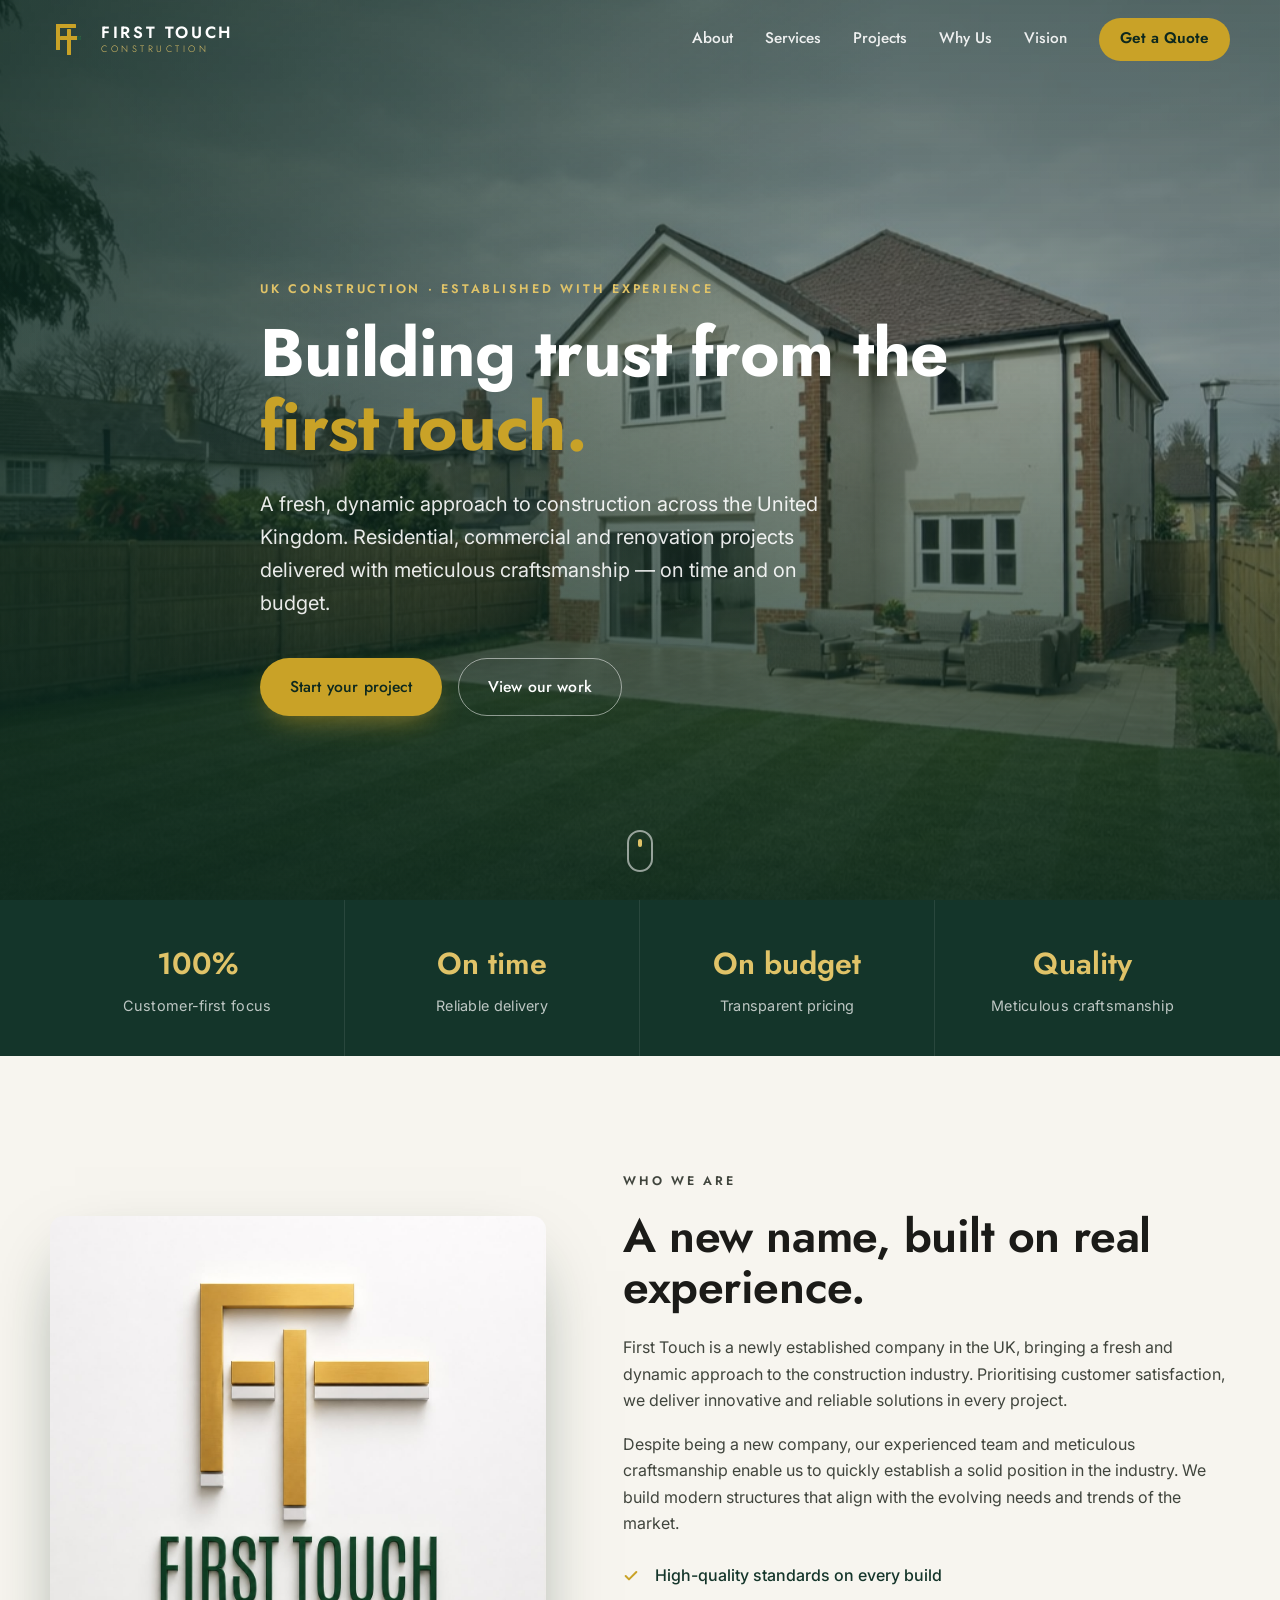
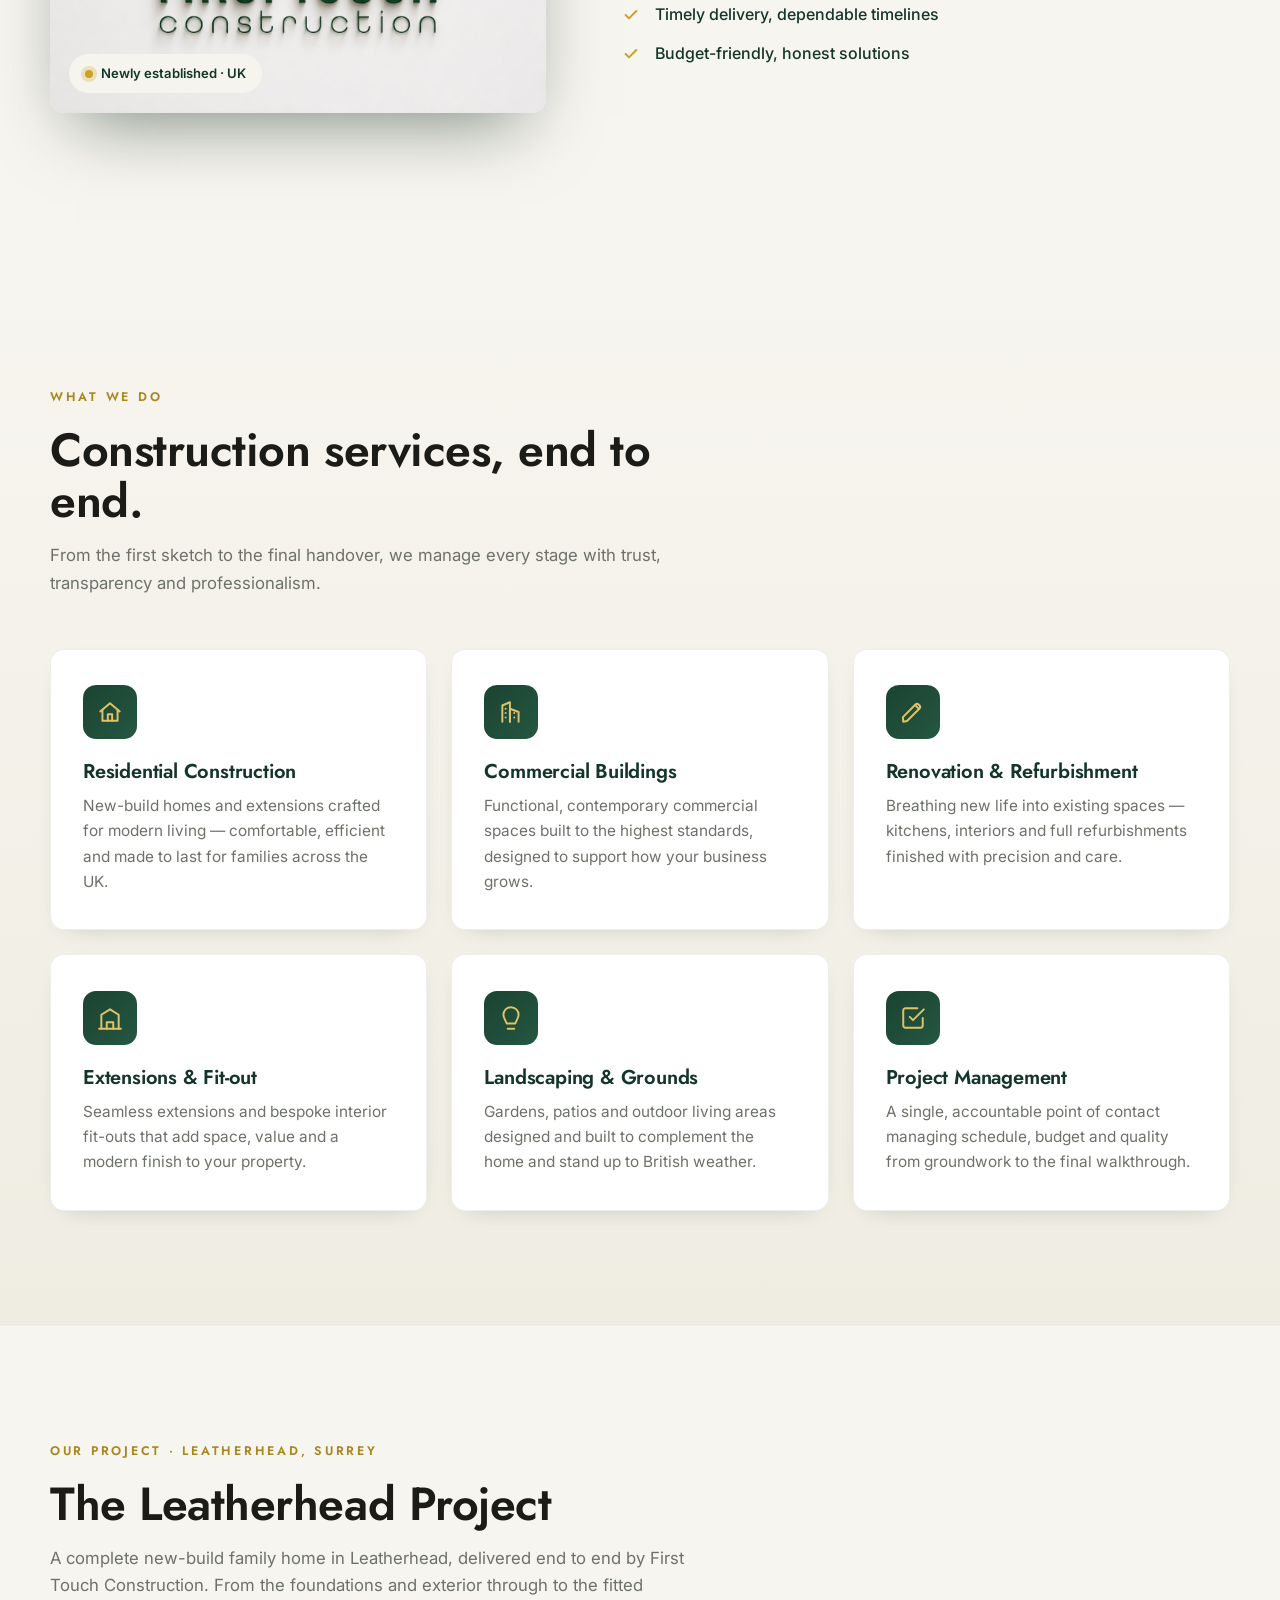
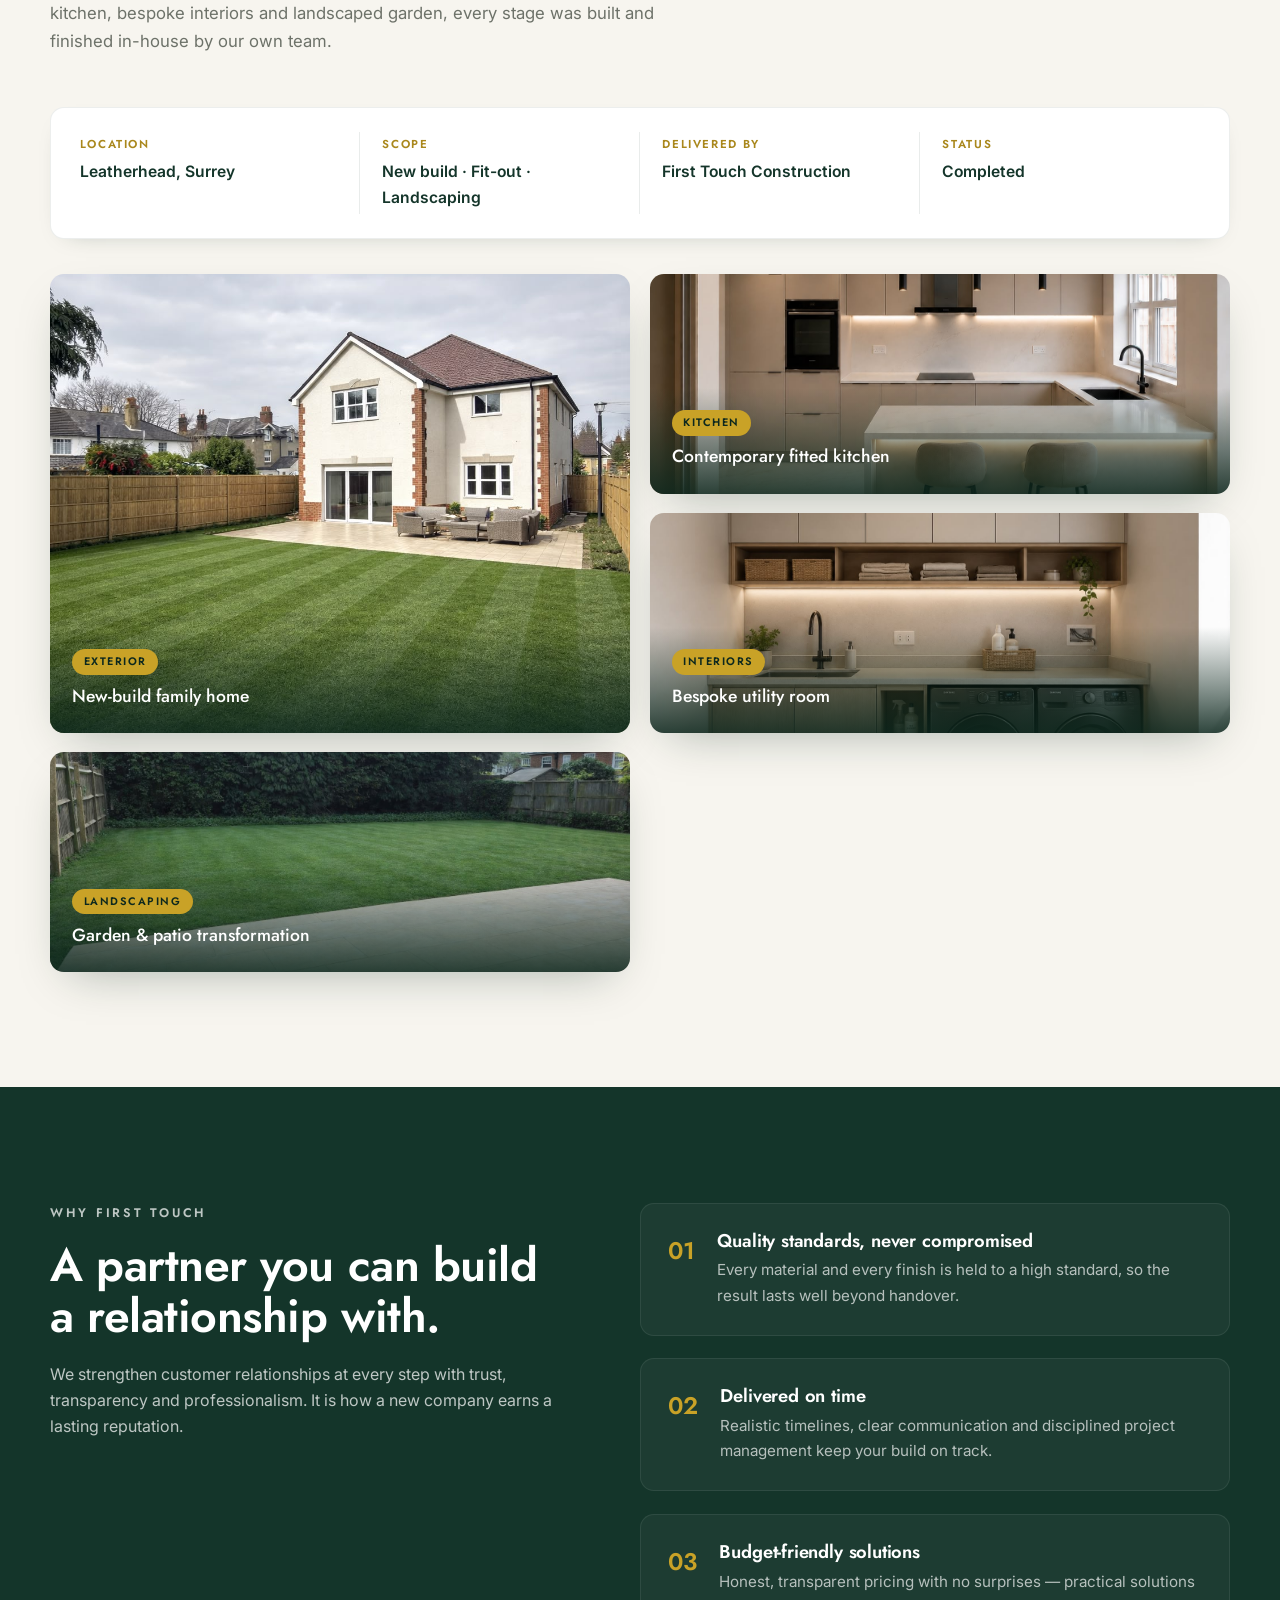
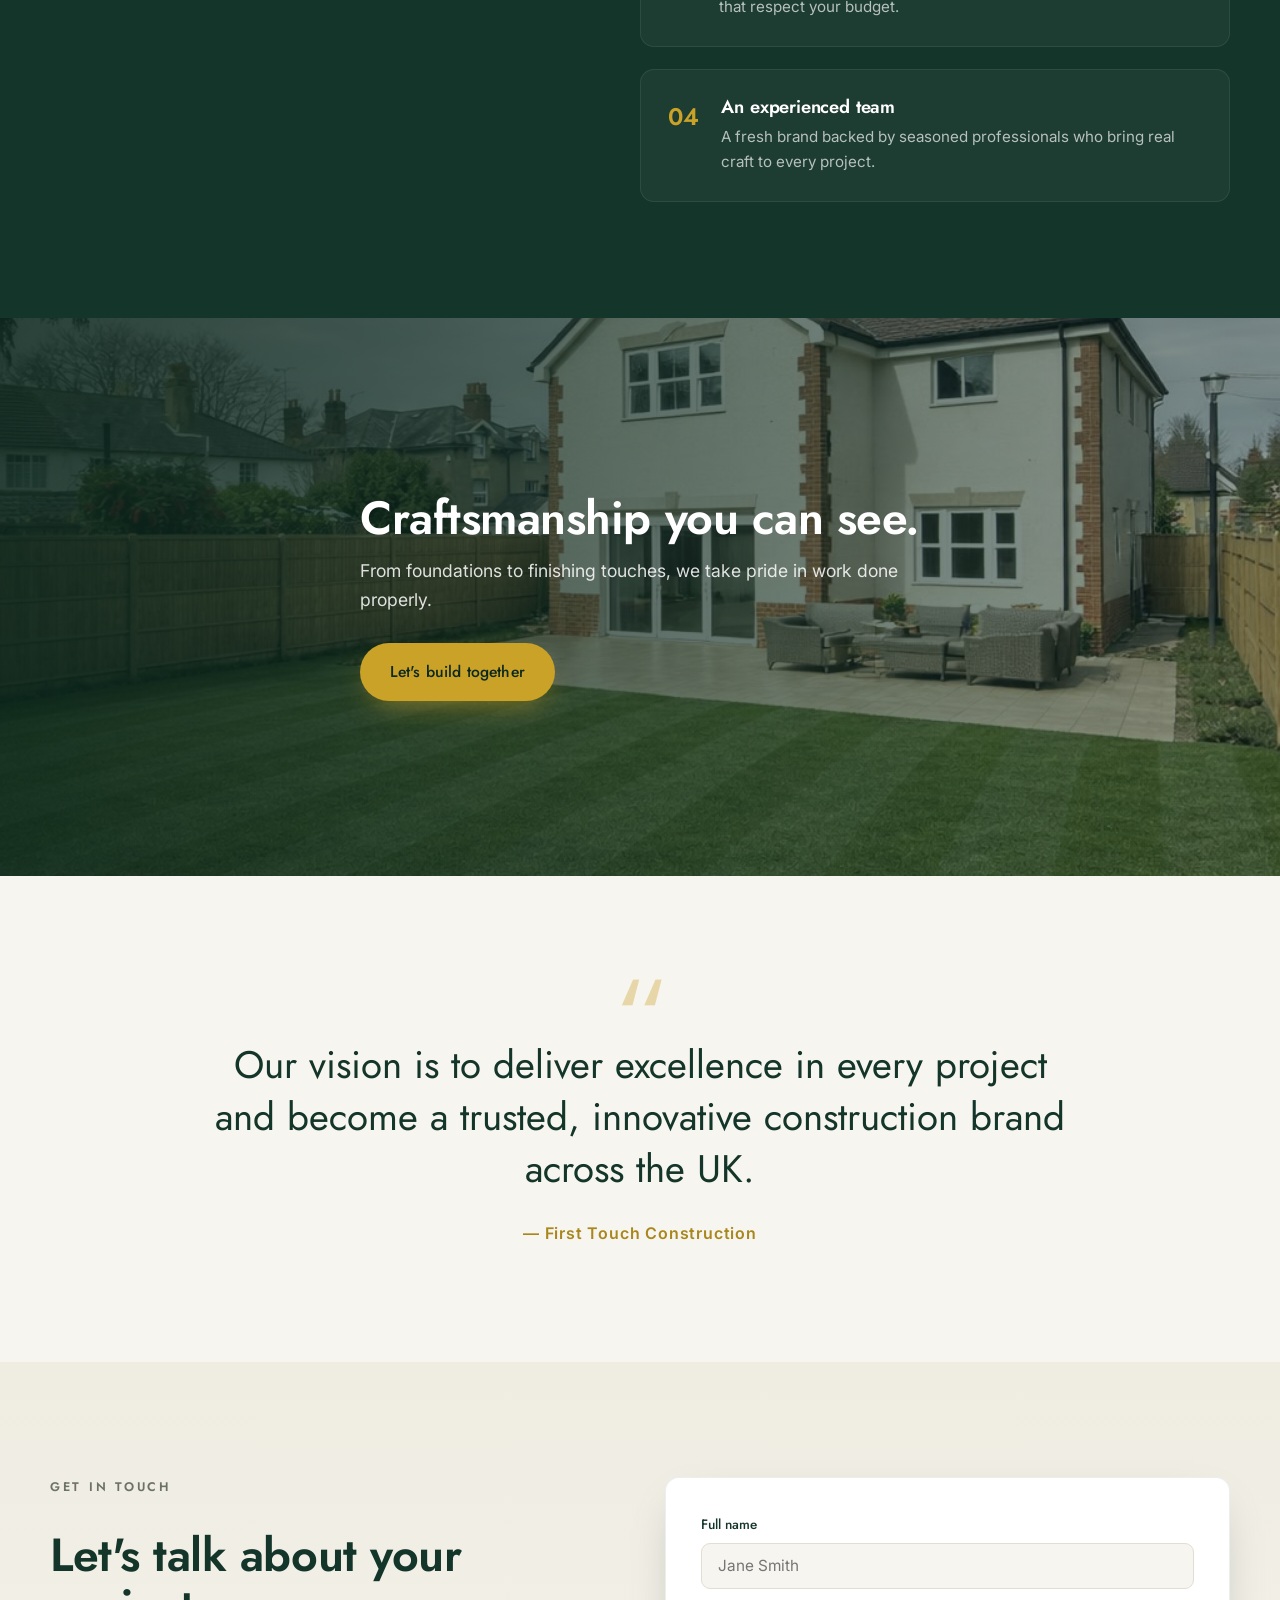
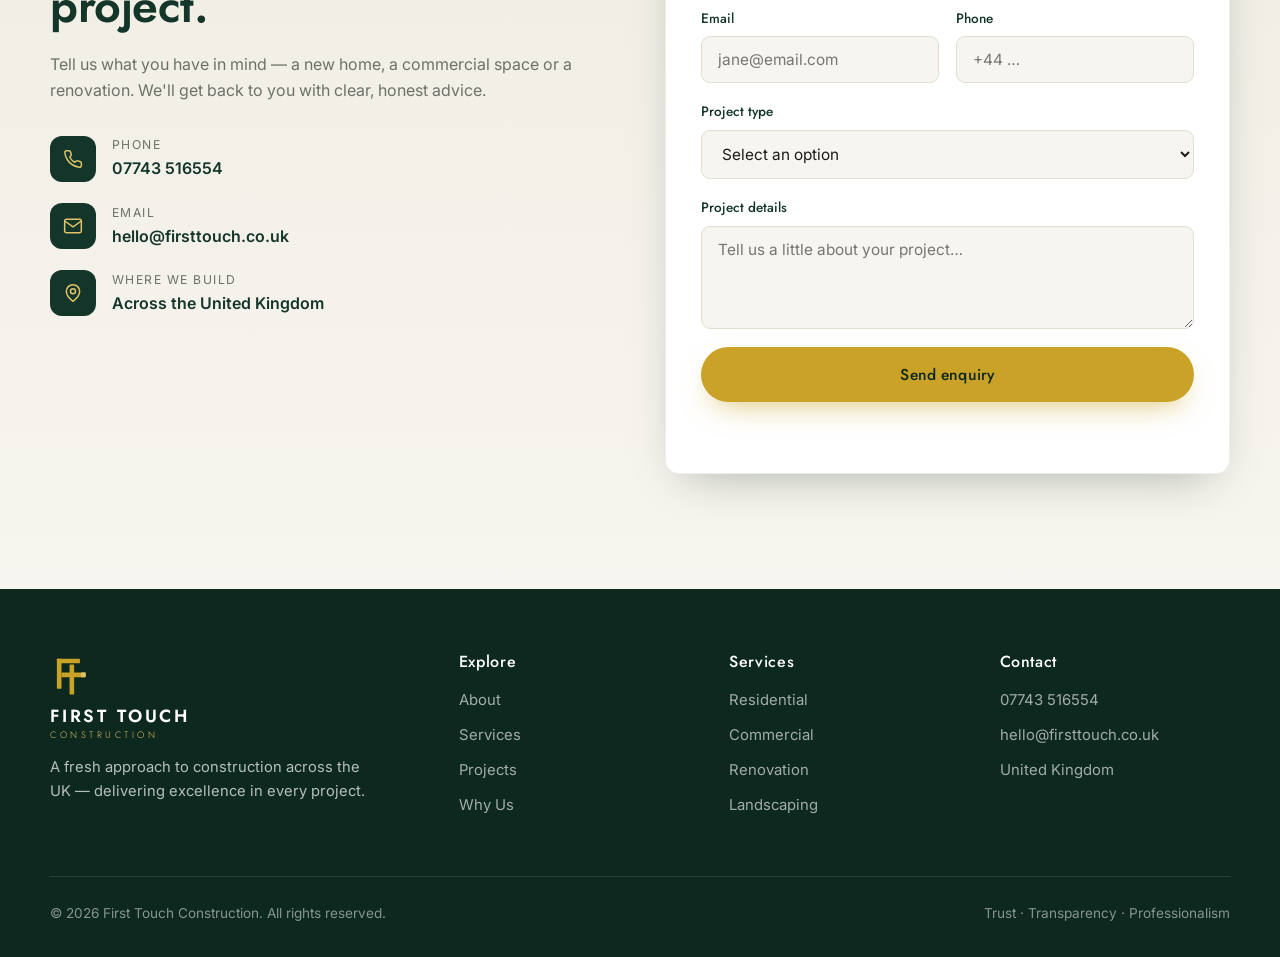
==== commit 7608df3c: "feat: feature the Leatherhead Project case study and add real phone number - Reframe projects sectio" ====
--- a/index.html
+++ b/index.html
@@ -184,16 +184,23 @@
   <section class="section projects" id="projects">
     <div class="container">
       <div class="section-head">
-        <p class="eyebrow reveal">Selected work</p>
-        <h2 class="reveal">Projects finished with a first-class touch.</h2>
-        <p class="section-sub reveal">A snapshot of the standard we bring to every home and space we build.</p>
+        <p class="eyebrow reveal">Our project · Leatherhead, Surrey</p>
+        <h2 class="reveal">The Leatherhead Project</h2>
+        <p class="section-sub reveal">A complete new-build family home in Leatherhead, delivered end to end by First Touch Construction. From the foundations and exterior through to the fitted kitchen, bespoke interiors and landscaped garden, every stage was built and finished in-house by our own team.</p>
+      </div>
+
+      <div class="project-meta reveal">
+        <div><span class="pm-label">Location</span><span class="pm-value">Leatherhead, Surrey</span></div>
+        <div><span class="pm-label">Scope</span><span class="pm-value">New build · Fit-out · Landscaping</span></div>
+        <div><span class="pm-label">Delivered by</span><span class="pm-value">First Touch Construction</span></div>
+        <div><span class="pm-label">Status</span><span class="pm-value">Completed</span></div>
       </div>
 
       <div class="gallery">
         <figure class="gallery-item gallery-lg reveal">
           <img src="assets/project-exterior.jpeg" alt="Newly built detached family home with landscaped garden in the UK" loading="lazy" />
           <figcaption>
-            <span class="tag">Residential</span>
+            <span class="tag">Exterior</span>
             <span class="cap-title">New-build family home</span>
           </figcaption>
         </figure>
@@ -201,8 +208,8 @@
         <figure class="gallery-item reveal">
           <img src="assets/project-kitchen.jpeg" alt="Modern fitted kitchen with island and pendant lighting" loading="lazy" />
           <figcaption>
-            <span class="tag">Fit-out</span>
-            <span class="cap-title">Contemporary kitchen</span>
+            <span class="tag">Kitchen</span>
+            <span class="cap-title">Contemporary fitted kitchen</span>
           </figcaption>
         </figure>
 
@@ -301,7 +308,7 @@
             <span class="ci" aria-hidden="true">
               <svg viewBox="0 0 24 24"><path d="M22 16.9v3a2 2 0 0 1-2.2 2 19.8 19.8 0 0 1-8.6-3 19.5 19.5 0 0 1-6-6 19.8 19.8 0 0 1-3-8.7A2 2 0 0 1 4.1 2h3a2 2 0 0 1 2 1.7c.1.9.4 1.8.7 2.7a2 2 0 0 1-.5 2.1L8.1 9.9a16 16 0 0 0 6 6l1.4-1.2a2 2 0 0 1 2.1-.5c.9.3 1.8.6 2.7.7a2 2 0 0 1 1.7 2Z"/></svg>
             </span>
-            <div><span class="ci-label">Phone</span><a href="tel:+440000000000">+44 (0) 000 000 000</a></div>
+            <div><span class="ci-label">Phone</span><a href="tel:+447743516554">07743 516554</a></div>
           </li>
           <li>
             <span class="ci" aria-hidden="true">
@@ -393,7 +400,7 @@
 
       <div class="footer-col">
         <h4>Contact</h4>
-        <a href="tel:+440000000000">+44 (0) 000 000 000</a>
+        <a href="tel:+447743516554">07743 516554</a>
         <a href="mailto:hello@firsttouch.co.uk">hello@firsttouch.co.uk</a>
         <span>United Kingdom</span>
       </div>
--- a/css/styles.css
+++ b/css/styles.css
@@ -213,6 +213,21 @@
 .card p { color: var(--muted); font-size: .96rem; }
 
 /* ===================== PROJECTS ===================== */
+.project-meta {
+  display: grid; grid-template-columns: repeat(4, 1fr);
+  background: var(--white); border: 1px solid rgba(13,40,30,.08);
+  border-radius: var(--radius); box-shadow: 0 8px 24px -18px rgba(13,40,30,.4);
+  padding: 1.5rem 1.8rem; margin-bottom: 2.2rem;
+}
+.project-meta > div {
+  display: flex; flex-direction: column; gap: .3rem;
+  padding: .2rem 1.4rem; border-right: 1px solid rgba(13,40,30,.09);
+}
+.project-meta > div:first-child { padding-left: 0; }
+.project-meta > div:last-child { border-right: 0; }
+.pm-label { font-family: var(--font-head); font-size: .72rem; text-transform: uppercase; letter-spacing: .14em; font-weight: 600; color: var(--gold-dark); }
+.pm-value { font-weight: 600; color: var(--green-800); font-size: .98rem; }
+
 .gallery {
   display: grid; grid-template-columns: repeat(4, 1fr);
   grid-auto-rows: 220px; gap: 1.2rem;
@@ -353,6 +368,10 @@
   .gallery { grid-template-columns: 1fr; grid-auto-rows: 240px; }
   .gallery-item, .gallery-lg, .gallery-wide { grid-column: 1 / -1; grid-row: auto; }
   .field-row { grid-template-columns: 1fr; }
+  .project-meta { grid-template-columns: 1fr 1fr; gap: 1.2rem 0; }
+  .project-meta > div { padding: .2rem 1.2rem; }
+  .project-meta > div:nth-child(2) { border-right: 0; padding-right: 0; }
+  .project-meta > div:nth-child(odd) { padding-left: 0; }
 }
 
 @media (max-width: 520px) {
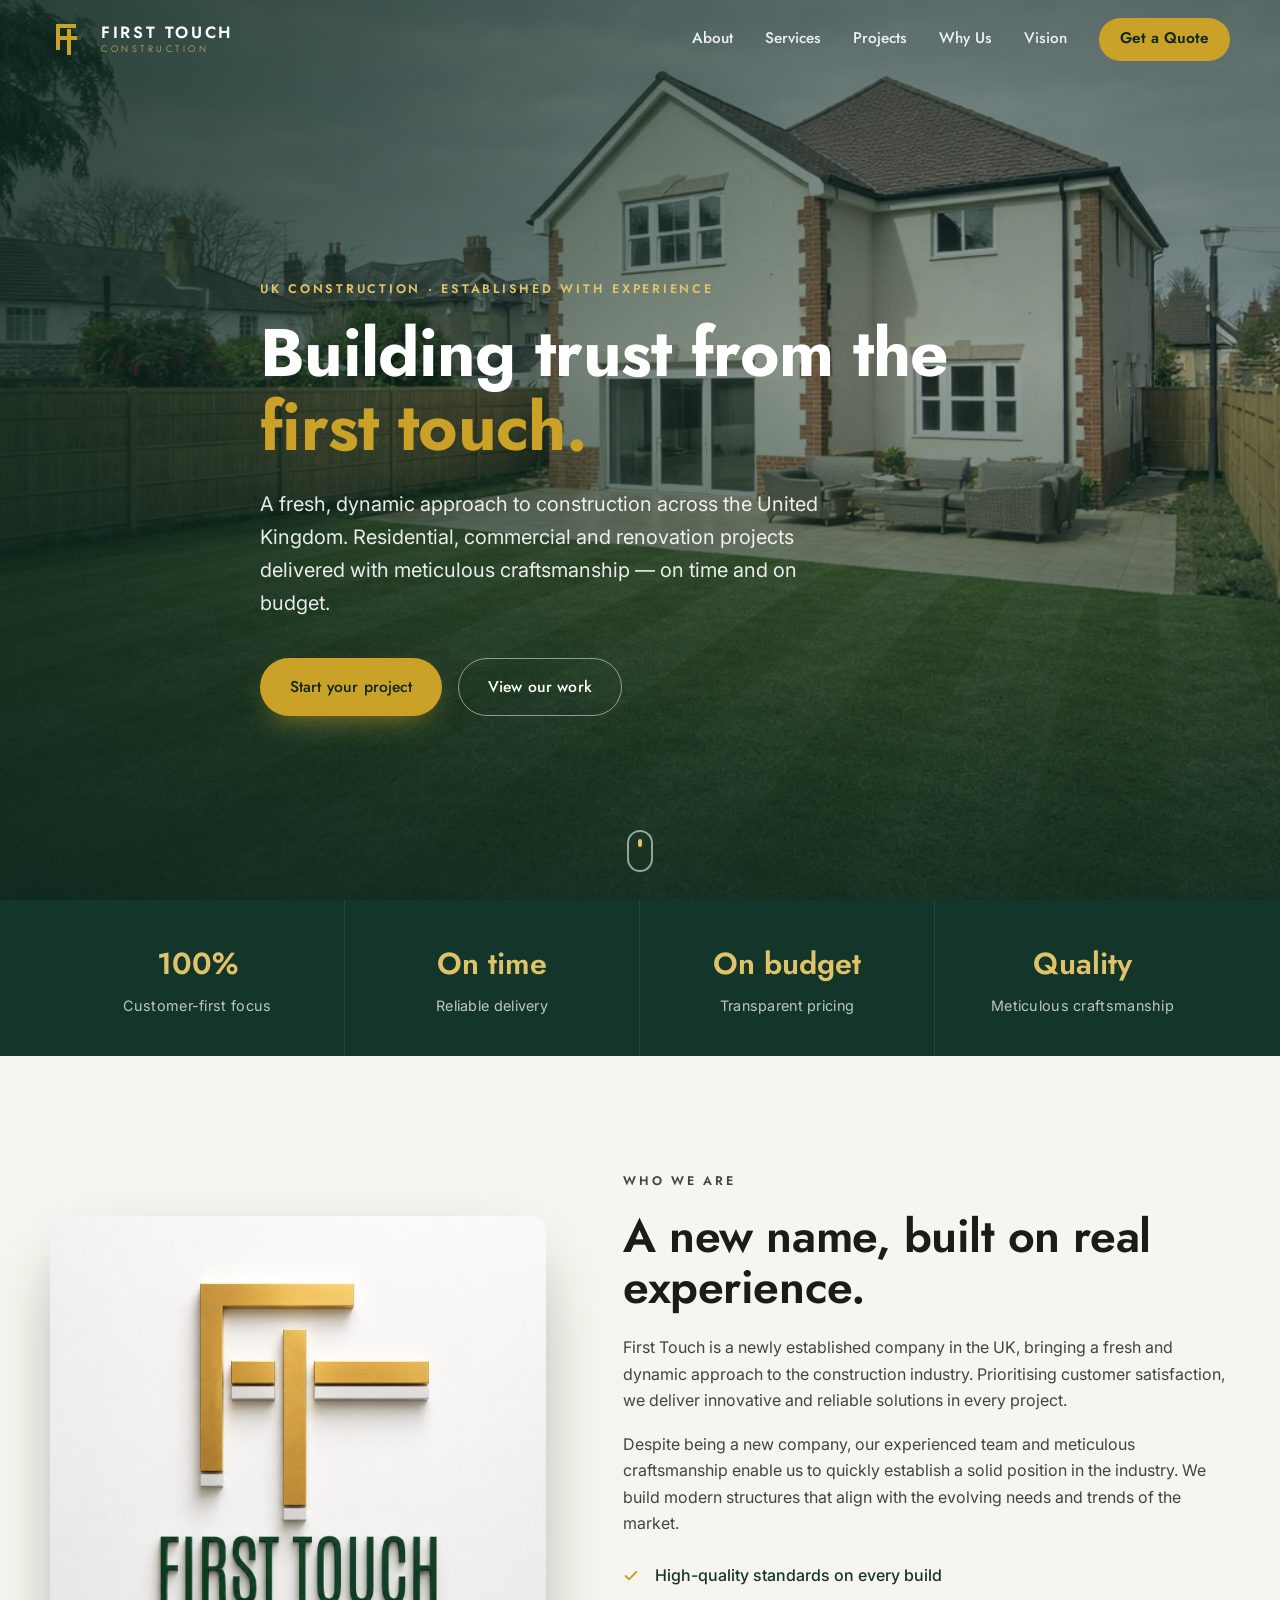
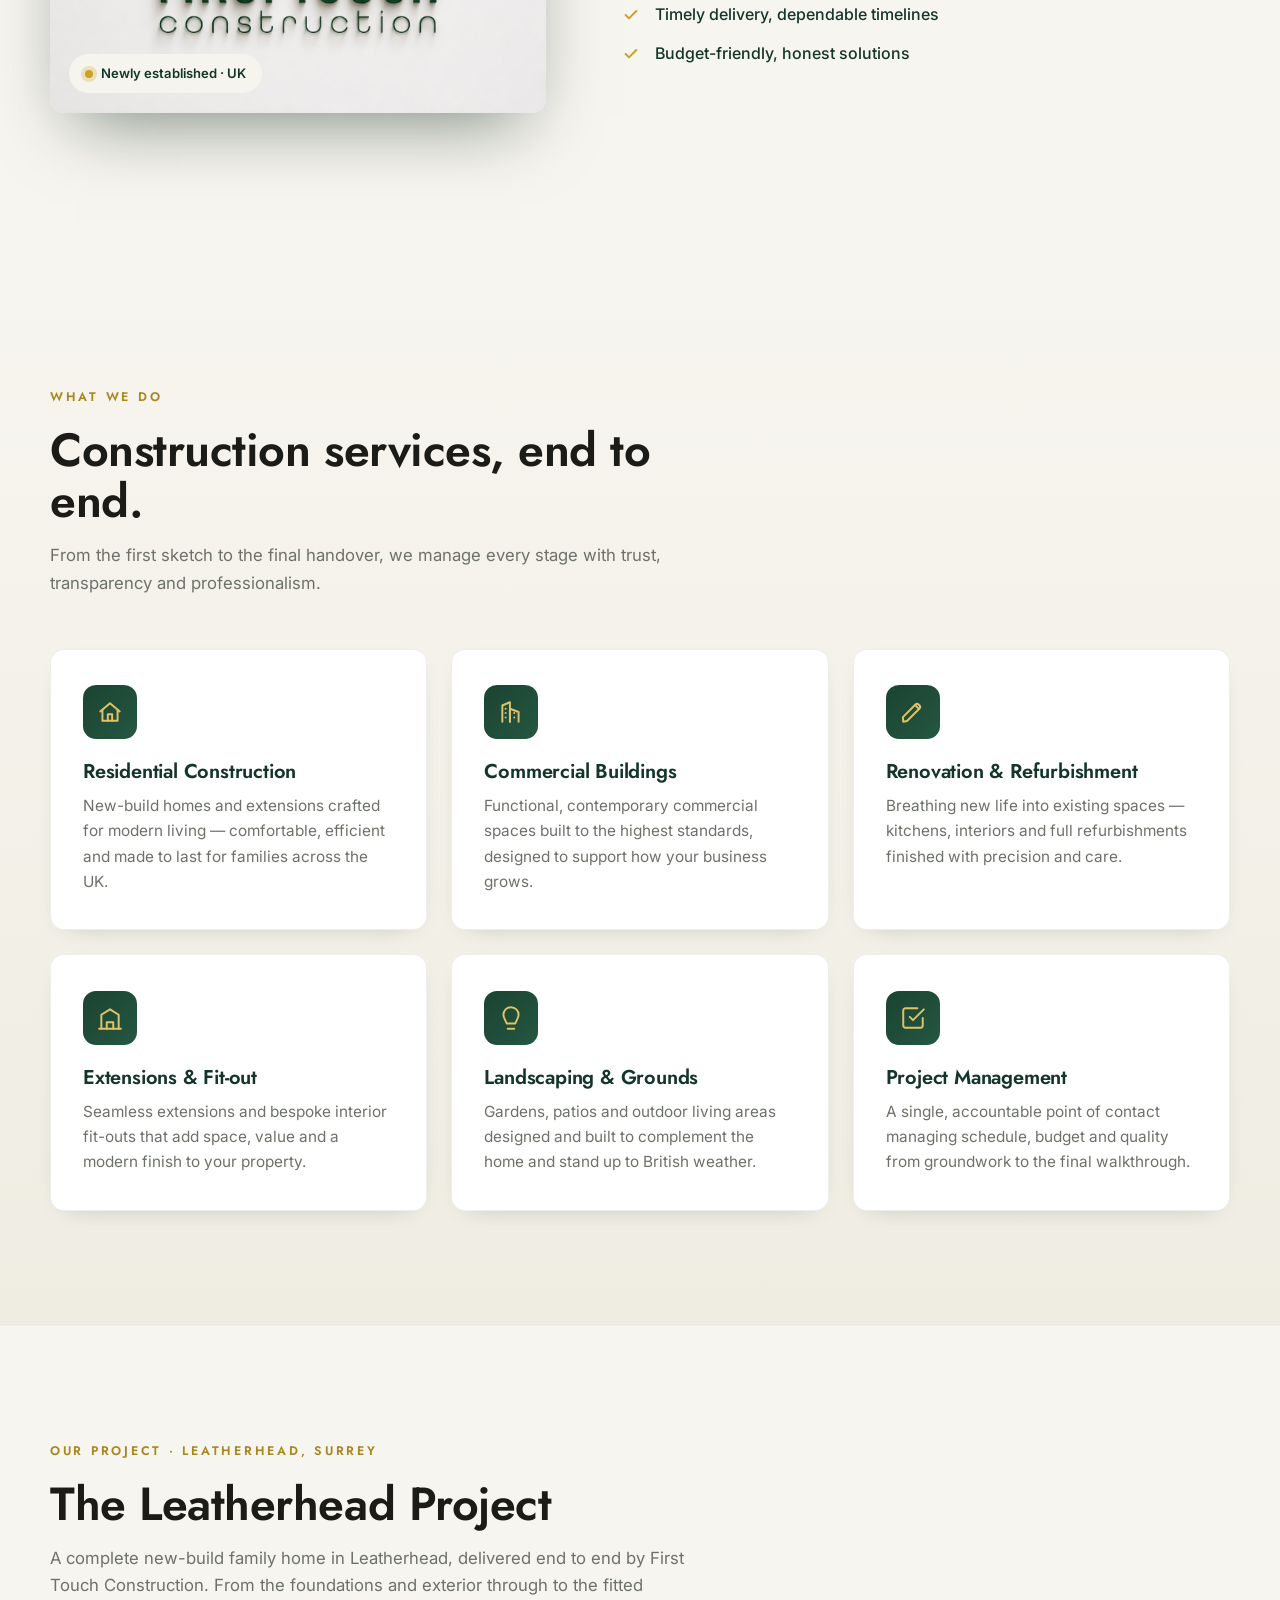
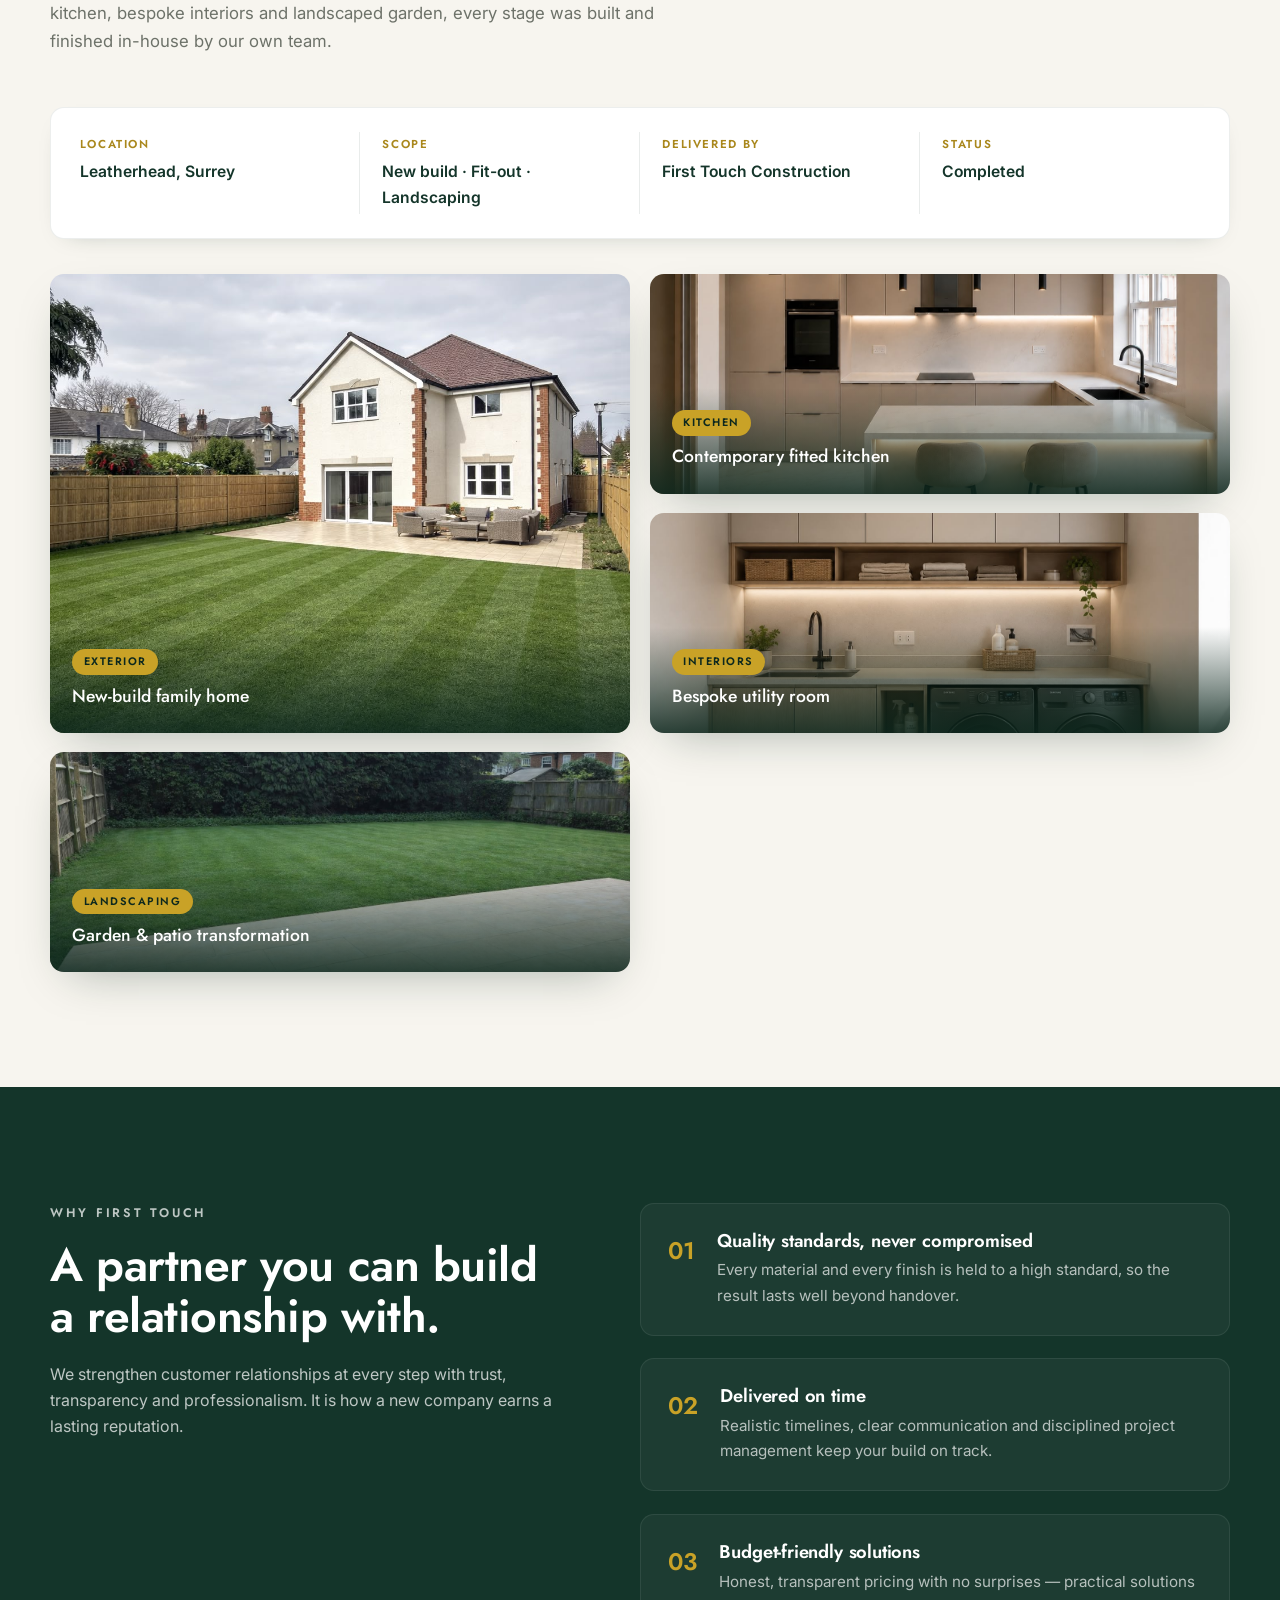
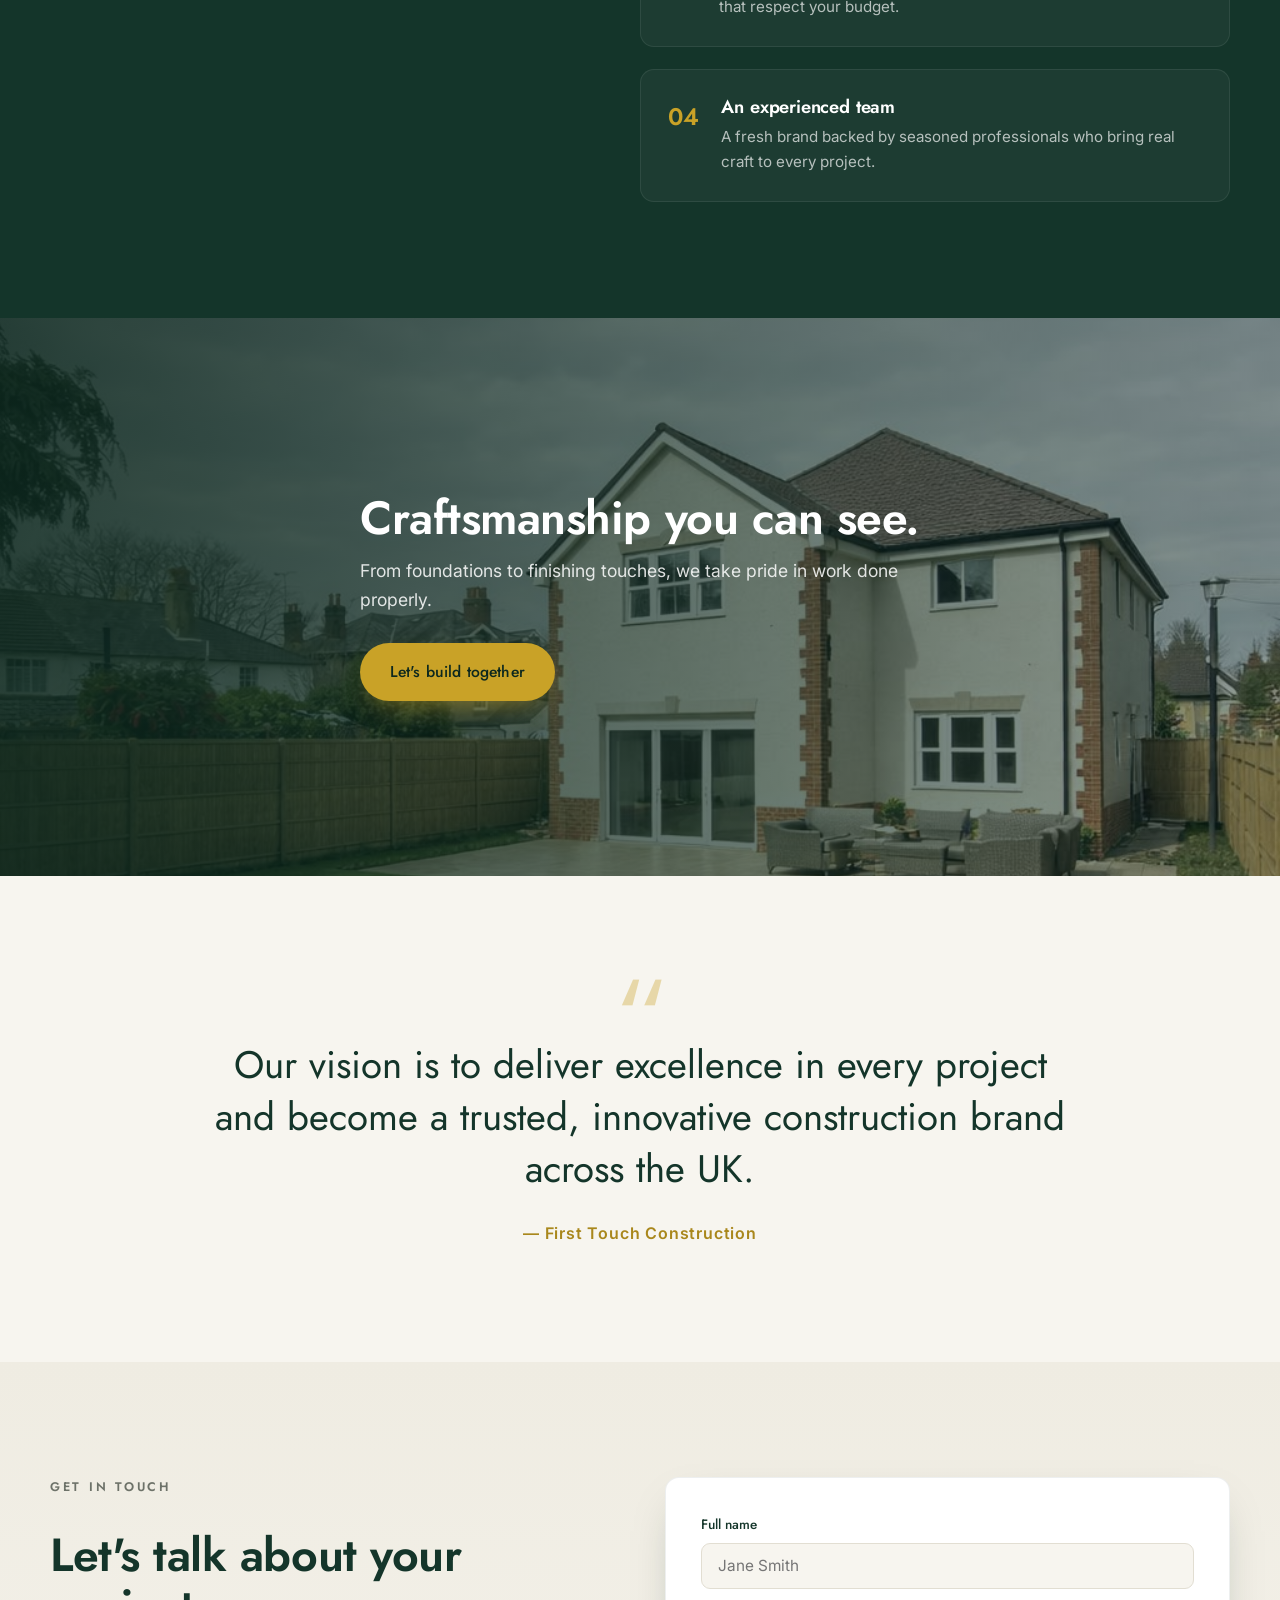
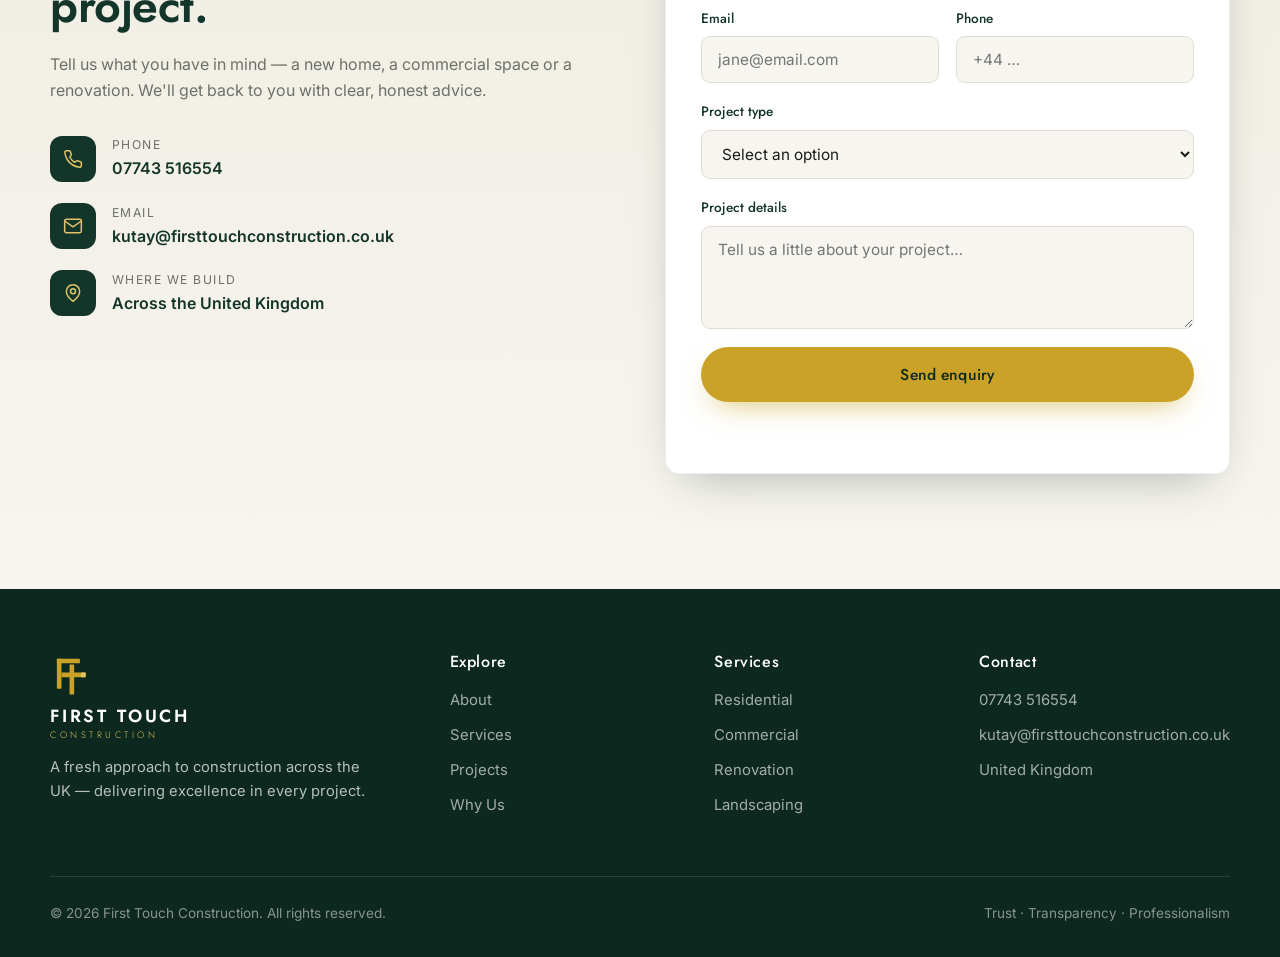
==== commit ed1a32cf: "feat: swap hero and showcase media, add real contact email Move the showcase video into the hero so " ====
--- a/index.html
+++ b/index.html
@@ -57,7 +57,9 @@
 
   <!-- ===================== HERO ===================== -->
   <section class="hero" id="home">
-    <div class="hero-media" aria-hidden="true"></div>
+    <video class="hero-video" autoplay muted loop playsinline poster="assets/project-exterior.jpeg" aria-hidden="true">
+      <source src="assets/showcase.mp4" type="video/mp4" />
+    </video>
     <div class="hero-overlay" aria-hidden="true"></div>
     <div class="container hero-content">
       <p class="eyebrow reveal">UK Construction · Established with experience</p>
@@ -273,11 +275,9 @@
     </div>
   </section>
 
-  <!-- ===================== SHOWCASE VIDEO ===================== -->
-  <section class="showcase" aria-label="Project in motion">
-    <video class="showcase-video" autoplay muted loop playsinline poster="assets/project-exterior.jpeg">
-      <source src="assets/showcase.mp4" type="video/mp4" />
-    </video>
+  <!-- ===================== SHOWCASE ===================== -->
+  <section class="showcase" aria-label="Craftsmanship">
+    <div class="showcase-media" aria-hidden="true"></div>
     <div class="showcase-overlay"></div>
     <div class="container showcase-content">
       <h2 class="reveal">Craftsmanship you can see.</h2>
@@ -314,7 +314,7 @@
             <span class="ci" aria-hidden="true">
               <svg viewBox="0 0 24 24"><rect x="2" y="4" width="20" height="16" rx="2"/><path d="m2 6 10 7L22 6"/></svg>
             </span>
-            <div><span class="ci-label">Email</span><a href="mailto:hello@firsttouch.co.uk">hello@firsttouch.co.uk</a></div>
+            <div><span class="ci-label">Email</span><a href="mailto:kutay@firsttouchconstruction.co.uk">kutay@firsttouchconstruction.co.uk</a></div>
           </li>
           <li>
             <span class="ci" aria-hidden="true">
@@ -401,7 +401,7 @@
       <div class="footer-col">
         <h4>Contact</h4>
         <a href="tel:+447743516554">07743 516554</a>
-        <a href="mailto:hello@firsttouch.co.uk">hello@firsttouch.co.uk</a>
+        <a href="mailto:kutay@firsttouchconstruction.co.uk">kutay@firsttouchconstruction.co.uk</a>
         <span>United Kingdom</span>
       </div>
     </div>
--- a/css/styles.css
+++ b/css/styles.css
@@ -138,12 +138,11 @@
   position: relative; min-height: 100svh; display: flex; align-items: center;
   color: var(--white); overflow: hidden;
 }
-.hero-media {
+.hero-video {
   position: absolute; inset: 0;
-  background: url('../assets/project-exterior.jpeg') center 35% / cover no-repeat;
-  transform: scale(1.08); animation: heroZoom 16s var(--ease) forwards;
-}
-@keyframes heroZoom { to { transform: scale(1); } }
+  width: 100%; height: 100%; object-fit: cover;
+  background: #0d281e;
+}
 .hero-overlay {
   position: absolute; inset: 0;
   background:
@@ -271,7 +270,10 @@
 
 /* ===================== SHOWCASE ===================== */
 .showcase { position: relative; min-height: 62vh; display: flex; align-items: center; overflow: hidden; color: #fff; }
-.showcase-video { position: absolute; inset: 0; width: 100%; height: 100%; object-fit: cover; }
+.showcase-media {
+  position: absolute; inset: 0;
+  background: url('../assets/project-exterior.jpeg') center 35% / cover no-repeat;
+}
 .showcase-overlay { position: absolute; inset: 0; background: linear-gradient(90deg, rgba(13,40,30,.88), rgba(13,40,30,.45)); }
 .showcase-content { position: relative; max-width: 560px; padding: 4rem 0; }
 .showcase-content h2 { color: #fff; margin-bottom: .8rem; }
